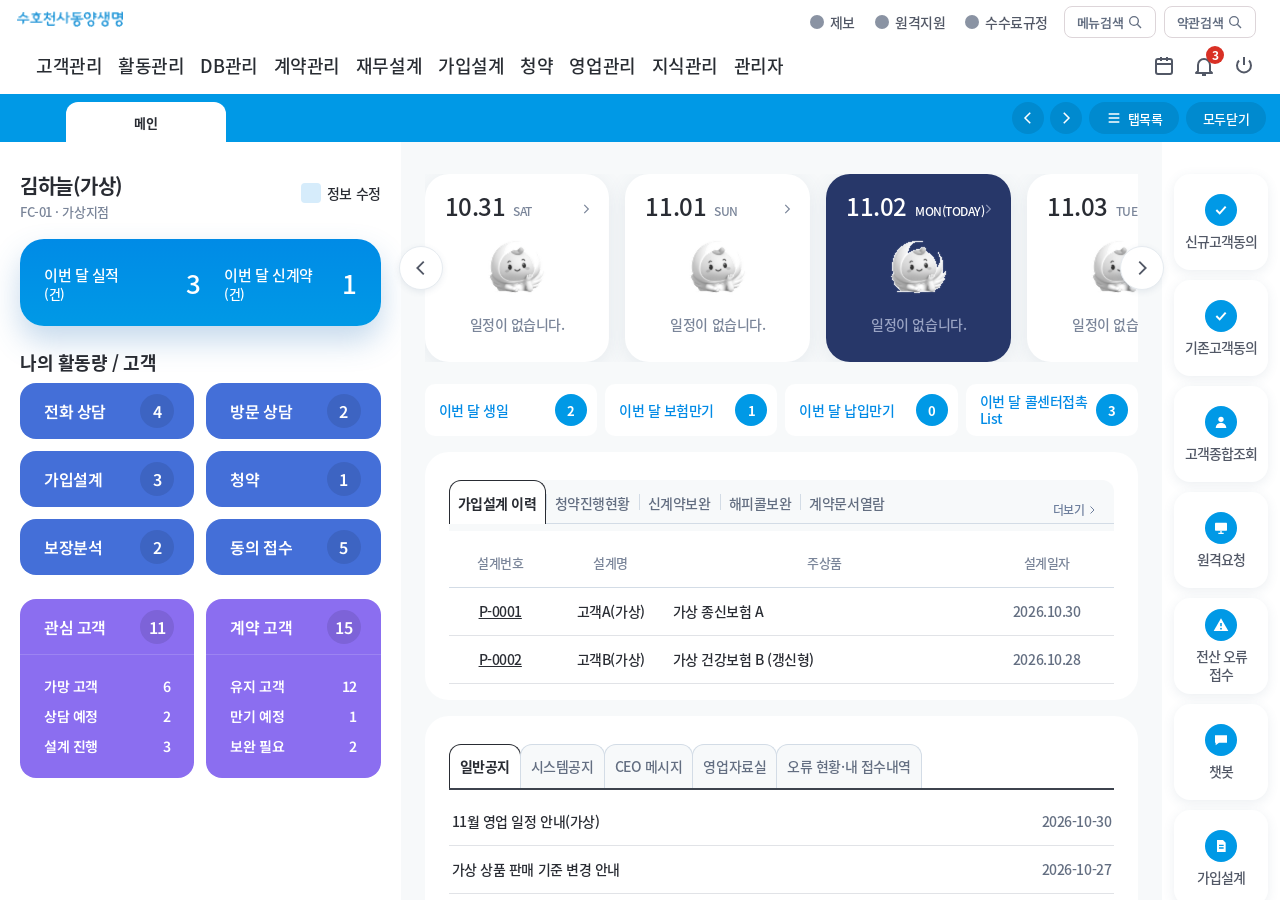
==== src/main/resources/static/index.html @ 9a9e2e28 "feat(intake): 일반 접수 화면과 AI 모드 전환 정리 Refs: REQ-IN-11, REQ-IN-12, ADR-019" ====
<!doctype html>
<html lang="ko">
<head>
<meta charset="utf-8">
<meta name="viewport" content="width=device-width, initial-scale=1">
<title>SFA 메인</title>
<link rel="stylesheet" href="css/sfa-tokens.css">
<link rel="stylesheet" href="css/app.css">
<link rel="stylesheet" href="css/panel.css">
<link rel="stylesheet" href="css/intake-assistant.css">
<link rel="stylesheet" href="css/intake-quick.css">
<link rel="stylesheet" href="css/known.css">
</head>
<body>
<!-- 아이콘 모음 (외부 이미지 없이 인라인 SVG) -->
<svg width="0" height="0" style="position:absolute" aria-hidden="true">
  <symbol id="i-cal" viewBox="0 0 24 24"><rect x="4" y="5" width="16" height="15" rx="2" fill="none" stroke="currentColor" stroke-width="2"/><path d="M4 10h16M9 3v4M15 3v4" stroke="currentColor" stroke-width="2"/></symbol>
  <symbol id="i-bell" viewBox="0 0 24 24"><path d="M6 17V11a6 6 0 0 1 12 0v6l2 2H4z" fill="none" stroke="currentColor" stroke-width="2" stroke-linejoin="round"/><path d="M10 21h4" stroke="currentColor" stroke-width="2"/></symbol>
  <symbol id="i-power" viewBox="0 0 24 24"><path d="M12 3v8" stroke="currentColor" stroke-width="2"/><path d="M7 6.5a7 7 0 1 0 10 0" fill="none" stroke="currentColor" stroke-width="2"/></symbol>
  <symbol id="i-user" viewBox="0 0 24 24"><circle cx="12" cy="8" r="4" fill="currentColor"/><path d="M4 21a8 8 0 0 1 16 0z" fill="currentColor"/></symbol>
  <symbol id="i-check" viewBox="0 0 24 24"><path d="M5 12l5 5 9-10" fill="none" stroke="currentColor" stroke-width="3"/></symbol>
  <symbol id="i-doc" viewBox="0 0 24 24"><path d="M6 3h9l4 4v14H6z" fill="currentColor"/><path d="M9 11h7M9 15h7" stroke="#0099e6" stroke-width="2"/></symbol>
  <symbol id="i-shield" viewBox="0 0 24 24"><path d="M12 2l8 3v6c0 5-3.5 9-8 11-4.5-2-8-6-8-11V5z" fill="currentColor"/></symbol>
  <symbol id="i-play" viewBox="0 0 24 24"><path d="M7 4l13 8-13 8z" fill="currentColor"/></symbol>
  <symbol id="i-book" viewBox="0 0 24 24"><path d="M4 4h7v16H4zM13 4h7v16h-7z" fill="currentColor"/></symbol>
  <symbol id="i-chat" viewBox="0 0 24 24"><path d="M3 5h18v11H9l-5 4V16H3z" fill="currentColor"/></symbol>
  <symbol id="i-remote" viewBox="0 0 24 24"><rect x="3" y="4" width="18" height="12" rx="1" fill="currentColor"/><path d="M8 20h8M12 16v4" stroke="currentColor" stroke-width="2"/></symbol>
  <symbol id="i-alert" viewBox="0 0 24 24"><path d="M12 2L1 21h22z" fill="currentColor"/><path d="M12 9v5" stroke="#0099e6" stroke-width="2.4"/><circle cx="12" cy="17.5" r="1.4" fill="#0099e6"/></symbol>
  <symbol id="i-left" viewBox="0 0 24 24"><path d="M15 5l-7 7 7 7" fill="none" stroke="currentColor" stroke-width="2"/></symbol>
  <symbol id="i-right" viewBox="0 0 24 24"><path d="M9 5l7 7-7 7" fill="none" stroke="currentColor" stroke-width="2"/></symbol>
  <symbol id="i-search" viewBox="0 0 24 24"><circle cx="10.5" cy="10.5" r="6.5" fill="none" stroke="currentColor" stroke-width="2"/><path d="M15.5 15.5L21 21" stroke="currentColor" stroke-width="2"/></symbol>
  <symbol id="i-sun" viewBox="0 0 24 24"><circle cx="12" cy="12" r="8" fill="currentColor"/></symbol>
  <symbol id="i-menu" viewBox="0 0 24 24"><path d="M4 6h16M4 12h16M4 18h16" stroke="currentColor" stroke-width="2"/></symbol>
  <!-- S2 접수 패널용 -->
  <symbol id="i-close" viewBox="0 0 24 24"><path d="M6 6l12 12M18 6L6 18" stroke="currentColor" stroke-width="2.4"/></symbol>
  <symbol id="i-info" viewBox="0 0 24 24"><circle cx="12" cy="12" r="9" fill="none" stroke="currentColor" stroke-width="2"/><path d="M12 11v6" stroke="currentColor" stroke-width="2.4"/><circle cx="12" cy="7.5" r="1.4" fill="currentColor"/></symbol>
  <symbol id="i-key" viewBox="0 0 24 24"><circle cx="8" cy="12" r="4" fill="none" stroke="currentColor" stroke-width="2.2"/><path d="M12 12h9M17 12v4M20 12v3" stroke="currentColor" stroke-width="2.2"/></symbol>
  <symbol id="i-pen" viewBox="0 0 24 24"><path d="M4 20l1-5L16 4l4 4L9 19z" fill="currentColor"/></symbol>
  <symbol id="i-eye" viewBox="0 0 24 24"><path d="M2 12s4-7 10-7 10 7 10 7-4 7-10 7S2 12 2 12z" fill="none" stroke="currentColor" stroke-width="2"/><circle cx="12" cy="12" r="3" fill="currentColor"/><path d="M4 20L20 4" stroke="currentColor" stroke-width="2"/></symbol>
  <symbol id="i-stop" viewBox="0 0 24 24"><circle cx="12" cy="12" r="9" fill="none" stroke="currentColor" stroke-width="2.2"/><path d="M6 18L18 6" stroke="currentColor" stroke-width="2.2"/></symbol>
  <symbol id="i-swap" viewBox="0 0 24 24"><path d="M4 8h14l-4-4M20 16H6l4 4" fill="none" stroke="currentColor" stroke-width="2.2"/></symbol>
  <symbol id="i-keyboard" viewBox="0 0 24 24"><rect x="2" y="6" width="20" height="12" rx="2" fill="none" stroke="currentColor" stroke-width="2"/><path d="M6 10h2M11 10h2M16 10h2M7 14h10" stroke="currentColor" stroke-width="2"/></symbol>
  <symbol id="i-help" viewBox="0 0 24 24"><circle cx="12" cy="12" r="9" fill="none" stroke="currentColor" stroke-width="2"/><path d="M9.5 9.5a2.5 2.5 0 1 1 3.5 2.3c-.7.3-1 .8-1 1.5V14" fill="none" stroke="currentColor" stroke-width="2"/><circle cx="12" cy="17" r="1.3" fill="currentColor"/></symbol>
</svg>

<!-- ② SFA 메인: 실제 화면 구조 재현, 데이터는 전부 가상 (ADR-012) -->
<div id="sfa">
  <header class="sfa-header">
    <a class="logo-block" data-a11y="replica" aria-label="홈"><img src="img/logo.png" alt=""></a>
    <ul class="gnb" data-a11y="replica">
      <li>고객관리</li><li>활동관리</li><li>DB관리</li><li>계약관리</li><li>재무설계</li>
      <li>가입설계</li><li>청약</li><li>영업관리</li><li>지식관리</li><li>관리자</li>
    </ul>
    <ul class="util" data-a11y="replica">
      <li><i class="util-dot"></i>제보</li><li><i class="util-dot"></i>원격지원</li><li><i class="util-dot"></i>수수료규정</li>
    </ul>
    <div class="search-btns" data-a11y="replica">
      <button type="button" class="search-btn">메뉴검색<svg><use href="#i-search"/></svg></button>
      <button type="button" class="search-btn">약관검색<svg><use href="#i-search"/></svg></button>
    </div>
    <div class="icon-group" data-a11y="sfa">
      <button type="button" class="icon-btn" aria-label="스케줄"><svg><use href="#i-cal"/></svg></button>
      <button type="button" class="icon-btn" id="alarm-btn" aria-label="알림" aria-haspopup="dialog" data-entry="alarm">
        <svg><use href="#i-bell"/></svg>
        <span class="badge" id="alarm-badge" data-a11y="badge" hidden></span>
      </button>
      <button type="button" class="icon-btn" aria-label="로그아웃"><svg><use href="#i-power"/></svg></button>
      <div class="alarm-pop" id="alarm-pop" role="dialog" aria-label="알림" hidden>
        <div class="alarm-head" data-a11y="new">내 접수 경과</div>
        <ul class="alarm-list" id="alarm-list" data-a11y="new"></ul>
        <p class="alarm-empty" id="alarm-empty" data-a11y="new" hidden>새 알림이 없어요</p>
      </div>
    </div>
  </header>

  <nav class="sfa-tabbar" data-a11y="replica" aria-label="열린 화면">
    <span class="main-tab">메인</span>
    <span class="tabbar-tools">
      <button type="button" class="tb-round" aria-label="이전 탭"><svg><use href="#i-left"/></svg></button>
      <button type="button" class="tb-round" aria-label="다음 탭"><svg><use href="#i-right"/></svg></button>
      <button type="button" class="tb-text t-list"><svg><use href="#i-menu"/></svg>탭목록</button>
      <button type="button" class="tb-text t-close">모두닫기</button>
    </span>
  </nav>

  <div class="sfa-body">
    <!-- 왼쪽: 사용자·실적·활동량 -->
    <aside class="col-left" data-a11y="replica">
      <div class="profile">
        <div class="profile-who">
          <div class="profile-name" id="profile-name"></div>
          <div class="profile-sub" id="profile-sub"></div>
        </div>
        <button type="button" class="profile-btn"><i class="profile-btn-ico"></i>정보 수정</button>
      </div>
      <div class="perf-card" id="perf"></div>
      <h2 class="act-title">나의 활동량 / 고객</h2>
      <div class="act-grid" id="activity"></div>
      <div class="cust-grid" id="customers"></div>
    </aside>

    <!-- 가운데: 날짜 카드·요약·업무 탭·공지·배너 -->
    <main class="col-center">
      <section class="days" data-a11y="replica" aria-label="일정">
        <button type="button" class="day-arrow prev" aria-label="이전 날짜"><svg><use href="#i-left"/></svg></button>
        <div class="days-view" data-clip-ok="1"><div class="days-track" id="days"></div></div>
        <button type="button" class="day-arrow next" aria-label="다음 날짜"><svg><use href="#i-right"/></svg></button>
      </section>

      <section class="pills" id="pills" data-a11y="replica" aria-label="이번 달 요약"></section>

      <section class="card work-card" data-a11y="replica">
        <div class="work-head">
          <ul class="seg-tabs" id="work-tabs">
            <li><button type="button" class="stab is-on">가입설계 이력</button></li>
            <li><button type="button" class="stab">청약진행현황</button></li>
            <li><button type="button" class="stab">신계약보완</button></li>
            <li><button type="button" class="stab">해피콜보완</button></li>
            <li><button type="button" class="stab">계약문서열람</button></li>
          </ul>
          <button type="button" class="more">더보기<svg><use href="#i-right"/></svg></button>
        </div>
        <table class="grid">
          <colgroup><col style="width:15.5%"><col style="width:17.7%"><col style="width:46.5%"><col></colgroup>
          <thead><tr><th>설계번호</th><th>설계명</th><th>주상품</th><th>설계일자</th></tr></thead>
          <tbody id="design-rows"></tbody>
        </table>
      </section>

      <div class="bottom-row">
        <section class="card notice-card">
          <ul class="tabs tabs-fit" id="notice-tabs" data-a11y="sfa">
            <li><button type="button" class="tab is-on" data-sfa="tab" data-board="general">일반공지</button></li>
            <li><button type="button" class="tab" data-sfa="tab" data-board="system">시스템공지</button></li>
            <li><button type="button" class="tab" data-sfa="tab" data-board="ceo">CEO 메시지</button></li>
            <li><button type="button" class="tab" data-sfa="tab" data-board="sales">영업자료실</button></li>
            <li><button type="button" class="tab tab-auto" data-sfa="tab" data-entry="tab" data-board="known">오류 현황·내 접수내역</button></li>
          </ul>
          <ul class="board" id="board" data-a11y="replica"></ul>
        </section>
        <section class="banner" data-a11y="replica" data-clip-ok="1" aria-label="안내 배너">
          <i class="bn-dot d1"></i><i class="bn-dot d2"></i><i class="bn-dot d3"></i><i class="bn-dot d4"></i>
          <span class="bn-small">가상 배너</span>
          <span class="bn-big">새 상품 <b>미리보기</b> 안내</span>
          <span class="bn-sub">가상 종신보험 A 출시 안내(가상)</span>
        </section>
      </div>
    </main>

    <!-- 오른쪽: 퀵메뉴 (전산 오류 접수는 원격요청·챗봇 사이, 1280×800 첫 화면에서도 보이는 5번째) -->
    <aside class="col-quick">
      <ul class="quick" data-a11y="sfa">
        <li><button type="button" class="quick-btn" data-sfa="quick"><span class="quick-ico"><svg><use href="#i-check"/></svg></span><span class="quick-label">신규고객동의</span></button></li>
        <li><button type="button" class="quick-btn" data-sfa="quick"><span class="quick-ico"><svg><use href="#i-check"/></svg></span><span class="quick-label">기존고객동의</span></button></li>
        <li><button type="button" class="quick-btn" data-sfa="quick"><span class="quick-ico"><svg><use href="#i-user"/></svg></span><span class="quick-label">고객종합조회</span></button></li>
        <li><button type="button" class="quick-btn" data-sfa="quick"><span class="quick-ico"><svg><use href="#i-remote"/></svg></span><span class="quick-label">원격요청</span></button></li>
        <li><button type="button" class="quick-btn" data-sfa="quick" data-entry="quick" data-panel="intake"
                    aria-haspopup="dialog" aria-controls="intake-panel" aria-expanded="false"><span class="quick-ico"><svg><use href="#i-alert"/></svg></span><span class="quick-label">전산 오류<br>접수</span></button></li>
        <li><button type="button" class="quick-btn" data-sfa="quick"><span class="quick-ico"><svg><use href="#i-chat"/></svg></span><span class="quick-label">챗봇</span></button></li>
        <li><button type="button" class="quick-btn" data-sfa="quick"><span class="quick-ico"><svg><use href="#i-doc"/></svg></span><span class="quick-label">가입설계</span></button></li>
        <li><button type="button" class="quick-btn" data-sfa="quick"><span class="quick-ico"><svg><use href="#i-shield"/></svg></span><span class="quick-label">상세 보장분석</span></button></li>
        <li><button type="button" class="quick-btn" data-sfa="quick"><span class="quick-ico"><svg><use href="#i-play"/></svg></span><span class="quick-label">교육방송</span></button></li>
        <li><button type="button" class="quick-btn" data-sfa="quick"><span class="quick-ico"><svg><use href="#i-book"/></svg></span><span class="quick-label">UW 매뉴얼</span></button></li>
      </ul>
    </aside>
  </div>
</div>

<!-- ③ 안내 상자 (새 요소) -->
<div class="notice-box" id="notice-box" role="dialog" aria-labelledby="notice-title" data-a11y="new" hidden>
  <h2 id="notice-title">다음 단계에서 구현됩니다</h2>
  <p id="notice-text">이 화면은 다음 단계에서 만들어요.</p>
  <button type="button" class="btn-primary" id="notice-close">닫기</button>
</div>

<!-- ④ S2 접수 패널 (새 요소, 오른쪽에서 열림). 내용은 js/intake-panel.js 가 그린다 -->
<div class="pn-scrim" id="pn-scrim" hidden></div>
<section class="pn" id="intake-panel" role="dialog" aria-modal="true" aria-labelledby="pn-title" data-a11y="new" hidden>
  <header class="pn-head">
    <span class="pn-ico"><svg aria-hidden="true"><use href="#i-alert"/></svg></span>
    <h2 id="pn-title">전산 오류 접수</h2>
    <button type="button" class="pn-btn-2 pq-mode" id="pn-mode-toggle" data-act="assistant" hidden>AI 모드</button>
    <button type="button" class="pn-close" id="pn-close" aria-label="닫기"><svg aria-hidden="true"><use href="#i-close"/></svg><span>닫기</span></button>
  </header>
  <div class="pn-proxy" id="pn-proxy" hidden>
    <label for="pn-proxy-select">누구의 접수인가요?</label>
    <select id="pn-proxy-select"></select>
  </div>
  <div class="pn-steps" id="pn-steps">
    <p class="pn-steps-text" id="pn-steps-text" aria-live="polite"></p>
    <ol class="pn-track" id="pn-track" aria-hidden="true"></ol>
  </div>
  <div class="pn-body" id="pn-body"></div>
  <div class="pn-foot" id="pn-foot"></div>
</section>

<!-- ⑤ S3 알려진 오류·내 신고 패널 (새 요소, ADR-015). S2 패널과 같은 틀. 내용은 js/known-panel.js 가 그린다 -->
<div class="pn-scrim" id="kn-scrim" hidden></div>
<section class="pn kn" id="known-panel" role="dialog" aria-modal="true" aria-labelledby="kn-title" data-a11y="new" hidden>
  <header class="pn-head">
    <span class="pn-ico"><svg aria-hidden="true"><use href="#i-bell"/></svg></span>
    <h2 id="kn-title">오류 현황·내 접수내역</h2>
    <button type="button" class="pn-close" id="kn-close"><svg aria-hidden="true"><use href="#i-close"/></svg>닫기</button>
  </header>
  <div class="kn-tabs" role="tablist" aria-label="보기 고르기">
    <button type="button" role="tab" class="kn-tab" id="kn-tab-known" data-tab="known" aria-controls="kn-body">오류 현황</button>
    <button type="button" role="tab" class="kn-tab" id="kn-tab-mine" data-tab="mine" aria-controls="kn-body">내 접수내역</button>
  </div>
  <div class="pn-body" id="kn-body" role="tabpanel" tabindex="-1"></div>
</section>

<script src="js/fixtures/users.js"></script>
<script src="js/fixtures/notifications.js"></script>
<script src="js/fixtures/sfa-home.js"></script>
<script src="js/fixtures/intake.js"></script>
<script src="js/fixtures/defects.js"></script>
<script src="js/fixtures/intake-assistant.js"></script>
<script src="js/fixtures/reports.js"></script>
<script src="js/api-client.js"></script>
<script src="js/sfa-mock.js"></script>
<script src="js/intake-quick.js"></script>
<script src="js/intake-panel.js"></script>
<script src="js/known-panel.js"></script>
<script>
  // ?selftest=1 일 때만 화면 자체 검사를 불러온다 (docs/06-ui-spec.md 11절)
  if (/[?&]selftest=1(&|$)/.test(location.search)) {
    var s = document.createElement('script');
    s.src = 'js/dev/selftest.js';
    document.body.appendChild(s);
  }
</script>
</body>
</html>
---- src/main/resources/static/css/sfa-tokens.css ----
/* 기존 SFA 화면 재현 (ADR-012, docs/06-ui-spec.md 0-1절·3절).
   값은 원본 화면(1888×952)을 Playwright 로 열어 잰 요소별 위치·크기·색·글꼴 수치 기준.
   진입점은 원래 있던 것처럼 보여야 하므로 이 파일의 값만 쓴다. 새 요소 값은 app.css. */
@font-face { font-family: "Noto Sans KR"; font-weight: 400; src: local("Noto Sans KR Regular"), url(../fonts/NotoSansKR-400.woff2) format("woff2"); }
@font-face { font-family: "Noto Sans KR"; font-weight: 500; src: local("Noto Sans KR Medium"), url(../fonts/NotoSansKR-500.woff2) format("woff2"); }
@font-face { font-family: "Noto Sans KR"; font-weight: 600; src: local("Noto Sans KR SemiBold"), url(../fonts/NotoSansKR-600.woff2) format("woff2"); }
@font-face { font-family: "Noto Sans KR"; font-weight: 700; src: local("Noto Sans KR Bold"), url(../fonts/NotoSansKR-700.woff2) format("woff2"); }

:root {
  --sfa-font: "Noto Sans KR", dotum, "Malgun Gothic", "맑은 고딕", "Apple SD Gothic Neo", sans-serif;
  --sfa-accent: #0099e6;          /* 탭 바·퀵메뉴 아이콘 원·요약 숫자 원 (새 요소의 글자 배경으로는 쓰지 않음) */
  --sfa-text: #292d33;
  --sfa-text-2: #292c33;
  --sfa-sub: #525866;
  --sfa-dim: #636e81;
  --sfa-dim-2: #7a8599;
  --sfa-center-bg: #f7f9fa;       /* 가운데 열 바탕 */

  --sfa-header-h: 56px;
  --sfa-header-bg: #fff;
  --sfa-menu-size: 18px;
  --sfa-menu-weight: 500;
  --sfa-util-size: 14px;
  --sfa-util-weight: 500;
  --sfa-icon-btn: 40px;

  --sfa-tabbar-h: 48px;           /* 전체 폭 파란 탭 바 */
  --sfa-tabbar-bg: #0099e6;
  --sfa-tabbar-btn: #008acf;

  --sfa-perf-bg: linear-gradient(180deg, #008be6 0%, #0099e6 100%);   /* 큰 실적 카드 */
  --sfa-act-bg: #446fd8;          /* 활동량 카드(남색 계열) */
  --sfa-cust-bg: #8b6ef0;         /* 고객 카드(보라) */
  --sfa-today-bg: #273769;        /* 오늘 날짜 카드 */
  --sfa-num-bg: rgba(0, 0, 0, .1);

  --sfa-popup-w: 320px;
  --sfa-popup-radius: 12px;
  --sfa-popup-border: #e6ebf0;
  --sfa-popup-shadow: 0 5px 15px rgba(163, 177, 204, .2);

  --sfa-quick-h: 96px;
  --sfa-quick-radius: 16px;
  --sfa-quick-shadow: 0 3px 12px rgba(64, 96, 128, .1);
  --sfa-quick-shadow-hover: 0 3px 12px rgba(64, 96, 128, .3);
  --sfa-quick-font: 14px;
  --sfa-quick-line: 18px;
  --sfa-quick-icon: 32px;
  --sfa-quick-gap: 10px;

  --sfa-tab-w: 126px;             /* 업무 탭 폭 */
  --sfa-tab-h: 44px;
  --sfa-tab-bg: #f7f9fa;
  --sfa-tab-border: #d3dce6;
  --sfa-tab-radius: 12px;
  --sfa-tab-rule: #3d434d;          /* 공지 탭 줄 아래 2px 선 */
  --sfa-tab-font: 14px;
  --sfa-tab-color: #636e81;
  --sfa-tab-active-bg: #fff;
  --sfa-tab-active-color: #292c33;

  --sfa-card-bg: #fff;
  --sfa-card-radius: 24px;
  --sfa-card-shadow: 0 4px 20px rgba(64, 96, 128, .1);
}

* { box-sizing: border-box; }
html, body { margin: 0; height: 100%; }
body { font-family: var(--sfa-font); color: var(--sfa-text); background: #fff; letter-spacing: -.448px;
  display: flex; flex-direction: column; overflow: hidden; }
button { font-family: inherit; letter-spacing: inherit; }
ul { margin: 0; padding: 0; list-style: none; }
svg { display: block; }

#sfa { flex: 1 1 auto; min-height: 0; display: flex; flex-direction: column; }

/* ---------- 상단 헤더 ---------- */
.sfa-header {
  display: flex; align-items: center; flex: none;
  height: var(--sfa-header-h); padding: 0 16px;
  background: var(--sfa-header-bg); position: relative; z-index: 5;
}
.logo-block { width: 123px; height: 28px; flex: none; display: flex; align-items: center; }
.logo-block img { width: 108px; height: auto; display: block; }
.gnb { display: flex; flex: 1 1 auto; min-width: 0; gap: 0 34px; padding-left: 40px; }
.gnb li { font-size: var(--sfa-menu-size); font-weight: var(--sfa-menu-weight); color: var(--sfa-text);
  white-space: nowrap; line-height: var(--sfa-header-h); }
.util { display: flex; gap: 0 20px; flex: none; margin-right: 16px; }
.util li { display: flex; align-items: center; gap: 6px; font-size: var(--sfa-util-size); font-weight: var(--sfa-util-weight);
  color: var(--sfa-sub); white-space: nowrap; }
.util-dot { width: 14px; height: 14px; border-radius: 50%; background: #8a93a3; }
.search-btns { display: flex; gap: 8px; flex: none; margin-right: 8px; }
.search-btn { display: flex; align-items: center; justify-content: center; gap: 4px; width: 92px; height: 32px;
  border: 1px solid #ddd5d9; border-radius: 8px; background: #fff; padding: 0;
  font-size: 13px; font-weight: 600; color: #636e81; cursor: pointer; }
.search-btn svg { width: 16px; height: 16px; }
.icon-group { display: flex; flex: none; position: relative; }
.icon-btn { position: relative; width: var(--sfa-icon-btn); height: var(--sfa-icon-btn); border-radius: 50%;
  border: 0; background: none; padding: 0; display: flex; align-items: center; justify-content: center;
  color: #525866; cursor: pointer; }
.icon-btn:hover { background: #f2f5f8; }
.icon-btn svg { width: 24px; height: 24px; }
/* 좁은 화면(1600 미만): 유틸리티를 헤더 위 얇은 줄로 옮겨 가로 넘침을 막는다 */
@media (max-width: 1599px) {
  .sfa-header { height: auto; min-height: var(--sfa-header-h); flex-wrap: wrap; row-gap: 0; }
  .logo-block { order: -3; }
  .util { order: -2; }
  .search-btns { order: -1; }
  .util { margin-left: auto; padding-top: 6px; }
  .search-btns { padding-top: 6px; }
  .gnb { gap: 0 16px; padding-left: 20px; }
}

/* 알림 팝업 (기존 모양) */
.alarm-pop { position: absolute; top: 48px; right: 0; width: var(--sfa-popup-w);
  background: #fff; border: 1px solid var(--sfa-popup-border); border-radius: var(--sfa-popup-radius);
  box-shadow: var(--sfa-popup-shadow); overflow: hidden; z-index: 20; }

/* ---------- 파란 탭 바 ---------- */
.sfa-tabbar { flex: none; height: var(--sfa-tabbar-h); background: var(--sfa-tabbar-bg);
  display: flex; align-items: flex-end; justify-content: space-between; padding: 0 14px 0 66px; position: relative; z-index: 2; }
.main-tab { width: 160px; height: 40px; border-radius: 12px 12px 0 0; background: #fff;
  display: flex; align-items: center; justify-content: center; font-size: 13px; font-weight: 700; color: var(--sfa-text-2); }
.tabbar-tools { align-self: center; display: flex; align-items: center; gap: 0 6px; }
.tb-round { width: 32px; height: 32px; border-radius: 50%; border: 0; padding: 7px; background: var(--sfa-tabbar-btn);
  color: #fff; cursor: pointer; }
.tb-round svg { width: 18px; height: 18px; }
.tb-text { display: flex; align-items: center; justify-content: center; gap: 6px; height: 32px; border: 0; border-radius: 16px;
  background: var(--sfa-tabbar-btn); color: #fff; font-size: 13px; font-weight: 500; cursor: pointer; padding: 0 12px; }
.tb-text.t-list { width: 90px; margin-left: 1px; }
.tb-text.t-close { width: 80px; margin-left: 1px; }
.tb-text svg { width: 16px; height: 16px; }

/* ---------- 본문 3열 (원본처럼 한 덩어리가 같이 스크롤) ---------- */
.sfa-body { flex: 1 1 auto; min-height: 0; overflow-y: auto; display: grid;
  grid-template-columns: 31.3% minmax(0, 1fr) 9.2%; grid-template-rows: auto; }
/* 행 높이 auto: 내용이 짧으면 늘어나 보이는 높이를 채우고(align-content 기본 stretch), 길면 내용만큼 커진다.
   minmax(100%, max-content) 는 스크롤 상자 안에서 남는 공간이 0 이라 보이는 높이에 고정돼 스크롤하면 열 바탕이 끊겼다. */
.col-left, .col-center, .col-quick { min-width: 0; }
.col-left { background: #fff; padding: 32px; }
.col-center { background: var(--sfa-center-bg); padding: 32px; }
.col-quick { background: #fff; padding: 32px 32px 40px; }

/* 왼쪽: 사용자 */
.profile { display: flex; justify-content: space-between; align-items: flex-start; height: 41px; }
.profile-name { font-size: 20px; font-weight: 700; line-height: 24px; color: var(--sfa-text-2); }
.profile-sub { font-size: 13px; line-height: 19px; margin-top: 4px; font-weight: 500; color: var(--sfa-dim-2); }
.profile-btn { display: flex; align-items: center; gap: 6px; margin: 9px 0 0 0; border: 0; background: none; padding: 0;
  font-size: 14px; font-weight: 500; color: var(--sfa-text-2); cursor: pointer; }
.profile-btn-ico { width: 20px; height: 20px; border-radius: 4px; background: #d6ecfb; }

/* 큰 파란 실적 카드 */
.perf-card { margin-top: 24px; height: 87px; border-radius: 24px; background: var(--sfa-perf-bg); padding: 25px 24px;
  box-shadow: 0 15px 30px rgba(64, 128, 191, .3); display: grid; grid-template-columns: 1fr 1fr; color: #fff; }
.perf-cell { display: flex; align-items: flex-start; justify-content: space-between; }
.perf-cell + .perf-cell { padding-left: 24px; }
.perf-label { font-size: 15px; line-height: 22px; font-weight: 500; word-break: keep-all; }
.perf-label small { display: block; font-size: 13px; line-height: 15px; }
.perf-value { font-size: 26px; line-height: 22px; font-weight: 500; margin-top: 8px; }

/* 나의 활동량 / 고객 */
.act-title { margin: 24px 0 8px; font-size: 18px; line-height: 25px; font-weight: 700; color: var(--sfa-text-2); }
.act-grid { display: grid; grid-template-columns: 1fr 1fr; gap: 12px; }
.act-card { height: 56px; border-radius: 16px; background: var(--sfa-act-bg); color: #fff;
  display: flex; align-items: center; justify-content: space-between; padding: 0 20px 0 24px;
  font-size: 16px; font-weight: 600; }
.num { flex: none; min-width: 34px; height: 34px; border-radius: 50%; background: var(--sfa-num-bg); font-size: 16px; font-weight: 600;
  display: flex; align-items: center; justify-content: center; }
.cust-grid { margin-top: 24px; display: grid; grid-template-columns: 1fr 1fr; gap: 12px; }
.cust-card { height: 179px; border-radius: 16px; background: var(--sfa-cust-bg); color: #fff; }
.cust-head { display: flex; justify-content: space-between; align-items: center; height: 56px; padding: 0 20px 0 24px;
  font-size: 16px; font-weight: 600; border-bottom: 1px solid rgba(255, 255, 255, .15); }
.cust-card ul { padding: 16px 0; }
.cust-card li { display: flex; justify-content: space-between; align-items: center; height: 30px; padding: 0 24px; font-size: 14px; font-weight: 600; }
.cust-card li b { font-weight: 600; }

/* 가운데: 날짜 카드 슬라이더 */
.days { position: relative; height: 188px; }
.days-view { height: 100%; overflow: hidden; }
.days-track { display: flex; gap: 16px; height: 188px; }
.day-card { flex: 0 0 25.9%; height: 100%; position: relative; border-radius: 24px; background: #fff;
  box-shadow: var(--sfa-card-shadow); padding: 24px; }
.day-head { display: flex; align-items: baseline; gap: 8px; }
.day-date { font-size: 24px; line-height: 24px; font-weight: 500; color: var(--sfa-text-2); }
.day-wd { font-size: 14px; font-weight: 500; color: var(--sfa-dim-2); }
.day-go { position: absolute; top: 28px; right: 24px; width: 14px; height: 14px; color: #7a8599; }
.day-go svg, .day-ico svg { width: 100%; height: 100%; }
.day-ico { position: absolute; left: 50%; top: 66px; width: 58px; height: 55px; margin-left: -29px; }
.day-ico img { width: 100%; height: 100%; object-fit: contain; display: block; }
.day-msg { position: absolute; left: 0; right: 0; top: 140px; text-align: center; font-size: 14px; font-weight: 500; color: var(--sfa-dim-2); }
.day-card.is-today { background: var(--sfa-today-bg); }
.is-today .day-date, .is-today .day-wd { color: #fff; }
.is-today .day-msg { color: #9aa4c4; }
.is-today .day-go { color: #8b95b8; }
.day-arrow { position: absolute; top: 50%; margin-top: -22px; width: 44px; height: 44px; border: 1px solid #e6ebf0; border-radius: 50%;
  padding: 10px; background: #fff; box-shadow: 0 2px 6px rgba(64, 96, 128, .1); color: #525866; cursor: pointer; z-index: 1; }
.day-arrow svg { width: 22px; height: 22px; }
.day-arrow.prev { left: -26px; }
.day-arrow.next { right: -26px; }

/* 요약 알약 4개 */
.pills { margin-top: 22px; display: grid; grid-template-columns: repeat(4, minmax(0, 1fr)); gap: 8px; }
.pill { height: 52px; border-radius: 10px; background: #fff;
  display: flex; align-items: center; justify-content: space-between; padding: 0 16px; gap: 6px;
  font-size: 15px; font-weight: 500; color: #018be6; white-space: nowrap; }
.pill b { flex: none; width: 32px; height: 32px; border-radius: 50%; background: var(--sfa-accent); color: #fff;
  display: flex; align-items: center; justify-content: center; font-size: 13px; font-weight: 700; }

/* 콘텐츠 카드 */
.card { background: var(--sfa-card-bg); border-radius: var(--sfa-card-radius); }

/* 업무 탭 카드 */
.work-card { position: relative; margin-top: 16px; height: 356px; padding: 28px 24px 0; }
.work-head { position: relative; display: flex; align-items: flex-start; height: 51px; border-radius: 12px 12px 0 0;
  background: var(--sfa-tab-bg) linear-gradient(var(--sfa-tab-border), var(--sfa-tab-border)) no-repeat 0 43px / 100% 1px; }
.seg-tabs { display: flex; min-width: 0; }
.seg-tabs li { position: relative; }
.seg-tabs li + li::before { content: ""; position: absolute; left: 0; top: 14px; height: 16px; border-left: 1px solid var(--sfa-tab-border); }
.stab { width: var(--sfa-tab-w); height: var(--sfa-tab-h); margin-bottom: -1px; border: 1px solid transparent; border-bottom: 0;
  border-radius: 12px 12px 0 0; background: none;
  font-size: var(--sfa-tab-font); font-weight: 500; color: var(--sfa-tab-color); white-space: nowrap; cursor: pointer; padding: 0 8px; }
.stab.is-on { background: #fff; border-color: #292c33; font-weight: 700; color: var(--sfa-tab-active-color); }
.more { position: absolute; right: 10px; top: 20px; display: flex; align-items: center; gap: 2px; border: 0; background: none;
  font-size: 12px; font-weight: 500; color: #6e7f9d; cursor: pointer; }
.more svg { width: 12px; height: 12px; }
.grid { width: 100%; margin-top: 8px; border-collapse: collapse; table-layout: fixed; font-size: 14px; font-weight: 500; }
.grid th { height: 48px; font-size: 13px; font-weight: 500; color: var(--sfa-dim-2); text-align: center; border-bottom: 1px solid var(--sfa-tab-border); }
.grid td { height: 48px; text-align: center; color: var(--sfa-text-2); border-bottom: 1px solid #e1e3e7; white-space: nowrap; }
.grid td.c-no { font-weight: 500; text-decoration: underline; }
.grid td.c-prod { text-align: left; padding-left: 3px; }
.grid td.c-date { color: var(--sfa-dim); }

/* 공지 탭 카드 + 배너 */
.bottom-row { margin-top: 16px; display: grid; grid-template-columns: minmax(0, 529fr) minmax(0, 481fr); gap: 32px; }
.notice-card { height: 308px; padding: 28px 24px 0; }
.tabs { display: flex; border-bottom: 2px solid var(--sfa-tab-rule); }
.tabs li { display: flex; min-width: 0; }
.tab { min-width: 0; height: var(--sfa-tab-h);
  background: var(--sfa-tab-bg); border: 1px solid var(--sfa-tab-border); border-bottom: 0;
  border-radius: var(--sfa-tab-radius) var(--sfa-tab-radius) 0 0; margin-right: -1px;
  font-size: var(--sfa-tab-font); font-weight: 500; color: var(--sfa-tab-color);
  white-space: nowrap; padding: 0 10px; cursor: pointer; }
.tab.is-on { background: var(--sfa-tab-active-bg); border-color: #292c33; font-weight: 700; color: var(--sfa-tab-active-color); }
/* "알려진 오류·내 신고": 카드 폭이 모자라면 두 줄로 (탭 높이·모서리·글자 크기·색은 그대로) */
.tab.tab-auto { white-space: normal; line-height: 16px; word-break: keep-all; }
.board { margin-top: 8px; }
.board li { display: flex; justify-content: space-between; align-items: center; height: 48px; gap: 12px;
  font-size: 14px; font-weight: 500; color: var(--sfa-text-2); border-bottom: 1px solid #e1e3e7; padding: 0 3px; }
.board .b-title { white-space: nowrap; overflow: hidden; text-overflow: ellipsis; }
.board .b-date { flex: none; font-size: 14px; color: var(--sfa-dim); }

.banner { position: relative; height: 260px; border-radius: 20px; overflow: hidden; background: #cce6ff;
  display: flex; flex-direction: column; align-items: center; justify-content: flex-end; gap: 2px; padding-bottom: 28px; }
.bn-small, .bn-big, .bn-sub { position: relative; white-space: nowrap; }
.bn-small { font-size: 12px; font-weight: 700; color: #4f86d9; }
.bn-big { font-size: 42px; line-height: 54px; font-weight: 700; letter-spacing: -2px; color: #2a44a6; }
.bn-big b { color: #2e8ff0; }
.bn-sub { margin-top: 8px; font-size: 30px; line-height: 36px; font-weight: 700; color: #2549a8; letter-spacing: -1.5px; }
.bn-dot { position: absolute; border-radius: 50%; }
.bn-dot.d1 { left: -10px; top: 70px; width: 70px; height: 90px; background: #e0c26a; }
.bn-dot.d2 { left: 48px; top: 30px; width: 60px; height: 66px; background: #fff8e0; }
.bn-dot.d3 { right: -6px; top: -4px; width: 74px; height: 66px; background: #d9b95c; }
.bn-dot.d4 { right: 26px; top: 100px; width: 34px; height: 34px; background: #e2bf4f; }

/* 좁은 화면(1600 미만): 공지 카드와 배너를 위아래로 (공지 탭 5개가 한 줄에 들어가게) */
@media (max-width: 1599px) {
  .bottom-row { grid-template-columns: minmax(0, 1fr); gap: 16px; }
  .work-card { height: auto; padding-bottom: 16px; }
  .stab { width: auto; flex: 1 1 auto; }
  .bn-big { font-size: 30px; }
  .banner { height: 200px; }
  .col-quick { padding: 32px 12px 40px; }
  .col-left { padding: 32px 20px; }
  .col-center { padding: 32px 24px; }
  .pill { font-size: 14px; padding: 0 10px 0 14px; gap: 4px; white-space: normal; line-height: 17px; word-break: keep-all; }
  .day-card { padding: 20px; }
  .day-wd { font-size: 12px; }
  .day-go { right: 16px; }
}

/* ---------- 오른쪽 퀵메뉴 ---------- */
.quick { display: flex; flex-direction: column; gap: var(--sfa-quick-gap); }
.quick-btn { width: 100%; height: var(--sfa-quick-h); border: 0; border-radius: var(--sfa-quick-radius);
  background: #fff; box-shadow: var(--sfa-quick-shadow); cursor: pointer; padding: 11px 5px;
  display: flex; flex-direction: column; align-items: center; justify-content: center; gap: 6px; }
.quick-btn:hover { box-shadow: var(--sfa-quick-shadow-hover); }
.quick-ico { width: var(--sfa-quick-icon); height: var(--sfa-quick-icon); border-radius: 50%; flex: none;
  background: var(--sfa-accent); color: #fff; display: flex; align-items: center; justify-content: center; }
.quick-ico svg { width: 16px; height: 16px; }
.quick-label { font-size: var(--sfa-quick-font); font-weight: 500; line-height: var(--sfa-quick-line); letter-spacing: -1px;
  color: var(--sfa-sub); text-align: center; word-break: keep-all; }
---- src/main/resources/static/css/app.css ----
/* 새 요소 토큰과 모양 (docs/06-ui-spec.md 0-2절, 1절).
   새 요소는 글자 18px 이상, 누르는 요소 높이 56px 이상, 대비 4.5:1 이상. */
:root {
  --new-text: 18px;
  --new-title: 24px;
  --new-btn-h: 56px;
  --new-radius: 12px;
  --new-accent: #0077b3;          /* 글자·버튼 강조 (흰 배경 대비 약 4.9:1) */
  --new-ink: #292d33;
  --badge-bg: #d93025;            /* 알림 배지 (흰 글자 대비 약 4.8:1) */
  --badge-min: 18px;
  --demo-outline: #d93025;
}

/* 알림 배지: 기존 알림 아이콘 오른쪽 위 */
.badge { position: absolute; top: 0; right: 0; min-width: var(--badge-min); height: var(--badge-min);
  padding: 0 4px; border-radius: 9px; background: var(--badge-bg); color: #fff;
  font-size: 12px; font-weight: 700; line-height: var(--badge-min); text-align: center; }

/* 알림 팝업 내용 (모양은 기존, 내용 글자는 새 기준) */
.alarm-head { padding: 14px 16px; border-bottom: 1px solid var(--sfa-popup-border);
  font-size: var(--new-text); font-weight: 700; color: var(--new-ink); }
.alarm-list { margin: 0; padding: 0; list-style: none; max-height: 420px; overflow-y: auto; }
.alarm-item { display: block; width: 100%; min-height: var(--new-btn-h); padding: 12px 16px; border: 0;
  border-bottom: 1px solid var(--sfa-popup-border); background: #fff; text-align: left; cursor: pointer;
  font-size: var(--new-text); color: var(--new-ink); line-height: 1.45; word-break: keep-all; }
.alarm-item:hover { background: #f5f8fb; }
.alarm-item .when { display: block; margin-top: 4px; font-size: var(--new-text); color: #525866; }
.alarm-empty { margin: 0; padding: 20px 16px; font-size: var(--new-text); color: #525866; }

/* 안내 상자 */
.notice-box { position: fixed; left: 50%; top: 28%; transform: translateX(-50%); width: min(440px, calc(100% - 32px));
  padding: 24px; background: #fff; border: 2px solid var(--new-accent); border-radius: var(--new-radius);
  box-shadow: 0 12px 32px rgba(41, 45, 51, .25); z-index: 50; font-size: var(--new-text); color: var(--new-ink); }
.notice-box h2 { margin: 0 0 8px; font-size: var(--new-title); }
.notice-box p { margin: 0 0 20px; line-height: 1.5; }
.btn-primary { height: var(--new-btn-h); min-width: 120px; padding: 0 24px; border: 0; border-radius: var(--new-radius);
  background: var(--new-accent); color: #fff; font-size: var(--new-text); font-weight: 700; cursor: pointer; }

/* 시연용 강조 (#demo=1 일 때만) */
.demo [data-entry] { outline: 3px solid var(--demo-outline); outline-offset: 3px; }

[hidden] { display: none !important; }
---- src/main/resources/static/css/panel.css ----
/* S2 접수 패널 (docs/06-ui-spec.md 0-2절, 1절, 4절).
   새 접근성 기준(글자 18px·제목 24px·버튼 56px·모서리 12px·강조 #0077b3)을 따르되,
   기존 SFA 홈의 시각 언어(글꼴, 카드 모서리, rgba(64,96,128) 그림자, #f7f9fa 바탕, #d3dce6/#e6ebf0 테두리,
   #0099e6 아이콘 원)를 sfa-tokens.css 변수로 재사용한다. 값은 아래 토큰에서만 정한다. */
:root {
  /* 크기 */
  --pn-w: 520px;                               /* 1280 미만이면 100% */
  --pn-gutter: 24px;
  --pn-text: var(--new-text);                  /* 18px */
  --pn-title: var(--new-title);                /* 24px */
  --pn-card-title: 20px;
  --pn-btn-h: var(--new-btn-h);                /* 56px */
  --pn-choice-h: 72px;                         /* 큰 선택 카드 */
  --pn-icon: 40px;                             /* 아이콘 원 (퀵메뉴 32px 원의 확대판) */
  /* 모서리 */
  --pn-btn-radius: var(--new-radius);          /* 12px: 버튼·입력란 */
  --pn-card-radius: var(--sfa-card-radius);    /* 24px: 홈 콘텐츠 카드(업무 탭·공지)와 같은 모서리 */
  --pn-choice-radius: var(--sfa-quick-radius); /* 16px: 선택 카드는 퀵메뉴 버튼과 같은 모서리 */
  --pn-note-radius: 16px;
  /* 색 */
  --pn-accent: var(--new-accent);              /* #0077b3 글자·버튼 */
  --pn-accent-hover: #00669a;
  --pn-deco: var(--sfa-accent);                /* #0099e6 아이콘 원·진행 막대 (장식만) */
  --pn-ink: var(--sfa-text);
  --pn-sub: var(--sfa-sub);
  --pn-bg: var(--sfa-card-bg);
  --pn-surface: var(--sfa-center-bg);          /* #f7f9fa: 홈 가운데 열 바탕 */
  --pn-line: var(--sfa-tab-border);            /* #d3dce6 */
  --pn-line-soft: var(--sfa-popup-border);     /* #e6ebf0 */
  --pn-field-line: #8a94a6;                    /* 입력란 테두리 (흰 배경 대비 3:1 이상) */
  --pn-selected-bg: #f2f9fd;
  --pn-info-bg: #f2f9fd;
  --pn-info-edge: #d6ebf7;                     /* 안내 상자 경계 (바탕 #f7f9fa와 구분) */
  --pn-warn-bg: #fdecea;
  --pn-warn-line: var(--badge-bg);             /* #d93025 */
  --pn-warn-ink: #a1221a;
  --pn-warn-edge: #f3b5b0;
  --pn-ok: #1e7f4f;
  --pn-track: var(--sfa-popup-border);
  /* 그림자: 홈 카드와 같은 rgba(64,96,128) 계열 */
  --pn-card-shadow: var(--sfa-card-shadow);    /* 홈 날짜·콘텐츠 카드 그림자 */
  --pn-choice-shadow: var(--sfa-quick-shadow);
  --pn-choice-shadow-hover: var(--sfa-quick-shadow-hover);
  --pn-panel-shadow: -8px 0 32px rgba(64, 96, 128, .18);
  --pn-dlg-shadow: 0 8px 32px rgba(64, 96, 128, .18);   /* 가운데 대화상자(S4): 패널 그림자와 같은 색·세기 */
  --pn-scrim: rgba(41, 45, 51, .2);
}

.pn-scrim { position: fixed; inset: 0; background: var(--pn-scrim); z-index: 44; }
.pn { position: fixed; top: 0; right: 0; bottom: 0; width: var(--pn-w); max-width: 100%; z-index: 45;
  display: flex; flex-direction: column; background: var(--pn-bg); box-shadow: var(--pn-panel-shadow);
  font-size: var(--pn-text); line-height: 1.5; color: var(--pn-ink); letter-spacing: -.02em; word-break: keep-all; }
@media (max-width: 1279.98px) { .pn { width: 100%; } }
.pn button, .pn input, .pn select, .pn textarea { font-family: inherit; font-size: var(--pn-text); letter-spacing: inherit; color: var(--pn-ink); }
.pn button { cursor: pointer; }
.pn :focus-visible { outline: 3px solid var(--pn-accent); outline-offset: 2px; }
.pn [tabindex="-1"]:focus { outline: none; }
.pn svg { width: 22px; height: 22px; flex: none; }
.pn p { margin: 0 0 12px; }

/* 머리: 퀵메뉴와 같은 파란 아이콘 원 + 제목 + 닫기 */
.pn-head { display: flex; align-items: center; gap: 12px; padding: 12px var(--pn-gutter); border-bottom: 1px solid var(--pn-line-soft); flex: none; }
.pn-ico { display: inline-flex; align-items: center; justify-content: center; width: var(--pn-icon); height: var(--pn-icon);
  border-radius: 50%; background: var(--pn-deco); color: #fff; flex: none; }
.pn-head h2 { margin: 0; flex: 1; font-size: var(--pn-title); font-weight: 700; }
.pn-close { display: inline-flex; align-items: center; gap: 6px; height: var(--pn-btn-h); padding: 0 16px;
  border: 1px solid var(--pn-line); border-radius: var(--pn-btn-radius); background: var(--pn-bg); font-weight: 700; }
.pn-close:hover { background: var(--pn-surface); }

/* 대리 접수 (관리자일 때 상단) */
.pn-proxy { display: flex; align-items: center; gap: 12px; flex-wrap: wrap; padding: 12px var(--pn-gutter);
  background: var(--pn-info-bg); border-bottom: 1px solid var(--pn-line-soft); flex: none; }
.pn-proxy label { font-weight: 700; }
.pn-proxy select { flex: 1; min-width: 200px; }

/* 단계 표시줄 (상단 고정: 본문만 스크롤) */
.pn-steps { padding: 12px var(--pn-gutter) 14px; border-bottom: 1px solid var(--pn-line-soft); flex: none; }
.pn-steps-text { margin: 0 0 8px; }
.pn-steps-text b { color: var(--pn-accent); }
.pn-track { display: flex; gap: 6px; margin: 0; padding: 0; list-style: none; }
/* 막대는 장식(뜻은 "N단계" 글자가 전함): 지난 칸은 홈 파란 탭 바 색, 지금 칸은 진한 강조색 */
.pn-track li { flex: 1; height: 8px; border-radius: 999px; background: var(--pn-track); }
.pn-track li.is-done { background: var(--pn-deco); }
.pn-track li.is-now { background: var(--pn-accent); }

/* 본문 */
.pn-body { flex: 1 1 auto; min-height: 0; overflow-y: auto; padding: 24px var(--pn-gutter) 32px; background: var(--pn-surface); }
.pn-body h3 { margin: 0 0 8px; font-size: var(--pn-title); font-weight: 700; line-height: 1.35; }
.pn-body h4 { margin: 24px 0 12px; font-size: var(--pn-text); font-weight: 700; }
.pn-lead { color: var(--pn-sub); }
.pn-plain { margin: 0; padding: 0; list-style: none; }
/* 콘텐츠 카드: 홈 카드처럼 테두리 없이 흰 바탕 + 24px 모서리 + 은은한 그림자 */
.pn-card { margin: 16px 0 0; padding: 20px 24px; background: var(--pn-bg); border: 0;
  border-radius: var(--pn-card-radius); box-shadow: var(--pn-card-shadow); }
.pn-card > :last-child { margin-bottom: 0; }
.pn-lead + .pn-choices, .pn-lead + .pn-card { margin-top: 16px; }
.pn-card-title { margin: 0 0 12px; font-size: var(--pn-card-title); font-weight: 700; line-height: 1.4; }
.pn-rows { margin: 0 0 16px; }
.pn-rows div { display: flex; gap: 12px; padding: 8px 0; border-top: 1px solid var(--pn-line-soft); }
.pn-rows div:first-child { border-top: 0; padding-top: 0; }
.pn-rows dt { flex: 0 0 132px; color: var(--pn-sub); font-weight: 500; }
.pn-rows dd { flex: 1; margin: 0; font-weight: 500; }

/* 안내·경고 상자 (색 + 아이콘 + 굵은 제목을 함께 써서 색만으로 뜻을 전하지 않음) */
.pn-note { display: flex; gap: 12px; margin: 16px 0 0; padding: 16px 20px; border-radius: var(--pn-note-radius);
  background: var(--pn-info-bg); box-shadow: inset 0 0 0 1px var(--pn-info-edge); text-align: left; }
.pn-note svg { color: var(--pn-accent); margin-top: 3px; }
.pn-note b { display: block; }
.pn-warn { background: var(--pn-warn-bg); box-shadow: inset 0 0 0 1px var(--pn-warn-edge); }
.pn-warn svg, .pn-warn b { color: var(--pn-warn-ink); }

/* 큰 선택 카드: 퀵메뉴처럼 파란 아이콘 원 + 글자 */
.pn-choices { display: grid; grid-template-columns: repeat(2, minmax(0, 1fr)); gap: 12px; margin: 0; padding: 0; list-style: none; }
.pn-choice { position: relative; display: flex; align-items: center; gap: 12px; width: 100%; min-height: var(--pn-choice-h);
  padding: 12px 40px 12px 14px; border: 2px solid transparent; border-radius: var(--pn-choice-radius); background: var(--pn-bg);
  box-shadow: var(--pn-choice-shadow); font-weight: 500; text-align: left; line-height: 1.35; }
.pn-choice:hover { box-shadow: var(--pn-choice-shadow-hover); }
.pn-choice[aria-pressed="true"] { border-color: var(--pn-accent); background: var(--pn-selected-bg); font-weight: 700; }
.pn-choice .pn-tick { position: absolute; right: 12px; top: 50%; transform: translateY(-50%); display: none;
  width: 24px; height: 24px; border-radius: 50%; background: var(--pn-accent); color: #fff; align-items: center; justify-content: center; }
.pn-choice .pn-tick svg { width: 14px; height: 14px; }
.pn-choice[aria-pressed="true"] .pn-tick { display: inline-flex; }
.pn-choices.is-two .pn-choice { min-height: 88px; font-size: var(--pn-card-title); }

/* 되묻기 선택지: 줄바꿈되는 알약 버튼 */
.pn-chips { display: flex; flex-wrap: wrap; gap: 10px; margin: 12px 0 0; padding: 0; list-style: none; }
.pn-chip { min-height: var(--pn-btn-h); padding: 0 21px; border: 1px solid var(--pn-line); border-radius: var(--pn-btn-radius);
  background: var(--pn-bg); font-weight: 500; }
.pn-chip[aria-pressed="true"] { padding: 0 20px; border: 2px solid var(--pn-accent); background: var(--pn-selected-bg); font-weight: 700; }
.pn-chip[aria-pressed="true"]::before { content: "✓ "; color: var(--pn-accent); }
.pn-q-no { color: var(--pn-sub); font-weight: 500; }

/* 입력란 */
.pn-field { margin: 16px 0 0; }
.pn-field label, .pn-label { display: block; margin: 0 0 8px; font-weight: 700; }
.pn-input, .pn select, .pn textarea { display: block; width: 100%; min-height: var(--pn-btn-h); padding: 0 16px; border: 1px solid var(--pn-field-line);
  border-radius: var(--pn-btn-radius); background: var(--pn-bg); box-sizing: border-box; }
.pn textarea { min-height: 112px; padding: 12px 16px; line-height: 1.5; resize: vertical; }
.pn-input[aria-invalid="true"] { border: 2px solid var(--pn-warn-line); }
.pn-help { display: flex; gap: 8px; align-items: flex-start; margin: 8px 0 0; color: var(--pn-sub); }
.pn-help svg { color: var(--pn-accent); margin-top: 3px; }
.pn-err { margin: 12px 0 0; color: var(--pn-warn-ink); font-weight: 700; }

/* AI 전달 내용 미리보기 (마스킹 발생 시 자동 펼침) */
.pn-details { margin: 16px 0 0; background: var(--pn-bg); border: 0; border-radius: var(--pn-card-radius);
  box-shadow: var(--pn-card-shadow); overflow: hidden; }
.pn-details summary { display: flex; align-items: center; gap: 12px; min-height: var(--pn-btn-h); padding: 0 24px; font-weight: 700;
  color: var(--pn-accent); cursor: pointer; list-style: none; }
.pn-details summary::-webkit-details-marker { display: none; }
.pn-details summary::after { content: ""; flex: none; margin-left: auto; width: 10px; height: 10px;
  border-right: 2px solid currentColor; border-bottom: 2px solid currentColor; transform: translateY(-3px) rotate(45deg); }
.pn-details[open] summary::after { transform: translateY(3px) rotate(-135deg); }
.pn-details[open] summary { border-bottom: 1px solid var(--pn-line-soft); }
.pn-details .pn-rows { margin: 0; padding: 16px 24px; }
.pn-mask { padding: 0 4px; border-radius: 4px; background: var(--pn-selected-bg); outline: 1px dashed var(--pn-accent); font-weight: 700; }
.pn-tag { display: inline-block; margin-left: 6px; padding: 0 10px; border: 0; border-radius: 999px;
  background: var(--pn-selected-bg); color: var(--pn-accent); font-weight: 700; }
.pn-chip[aria-pressed="true"] .pn-tag { background: var(--pn-bg); }

/* 로딩 (타이머 없음. 다음 상태는 주소 llm 키로 본다: 06번 11절) */
.pn-loading { display: flex; flex-direction: column; align-items: center; text-align: center; padding: 32px 8px; }
.pn-spin { width: 56px; height: 56px; margin: 0 0 20px; border-radius: 50%; border: 6px solid var(--pn-track);
  border-top-color: var(--pn-deco); animation: pn-spin 1s linear infinite; }
@keyframes pn-spin { to { transform: rotate(360deg); } }
@media (prefers-reduced-motion: reduce) { .pn-spin { animation: none; border-right-color: var(--pn-deco); } }

/* 끝 화면 */
.pn-end { text-align: center; padding: 16px 0 0; }
.pn-end .pn-ico { width: 64px; height: 64px; margin: 0 auto 16px; }
.pn-end .pn-ico svg { width: 32px; height: 32px; }
.pn-end .pn-ico.is-ok { background: var(--pn-ok); }
.pn-end .pn-card { text-align: left; }
.pn-end > .pn-btn-out { margin-top: 16px; }

/* 아래 행동 줄: 한 화면 한 가지 주 행동 */
.pn-foot { display: flex; gap: 12px; padding: 16px var(--pn-gutter); border-top: 1px solid var(--pn-line-soft); background: var(--pn-bg); flex: none; }
.pn-btn { flex: 1; min-height: var(--pn-btn-h); padding: 0 24px; border: 0; border-radius: var(--pn-btn-radius);
  background: var(--pn-accent); color: #fff !important; font-weight: 700; }
.pn-btn:hover { background: var(--pn-accent-hover); }
.pn-btn-2 { min-height: var(--pn-btn-h); min-width: 120px; padding: 0 20px; border: 1px solid var(--pn-line);
  border-radius: var(--pn-btn-radius); background: var(--pn-bg); font-weight: 700; }
.pn-btn-2:hover { background: var(--pn-surface); }
.pn-btn-out { width: 100%; min-height: var(--pn-btn-h); padding: 0 20px; border: 2px solid var(--pn-accent);
  border-radius: var(--pn-btn-radius); background: var(--pn-bg); color: var(--pn-accent) !important; font-weight: 700; }
.pn-btn-out:hover { background: var(--pn-selected-bg); }
---- src/main/resources/static/css/intake-assistant.css ----
/* S2 AI 문의. 퀵메뉴, 알약, 콘텐츠 카드, 입력란의 SFA 토큰을 재사용한다. */
.pn-assist-entry { margin: 0 0 24px; }
.pn-assist-entry strong, .pn-assist-entry small { display: block; font-size: var(--pn-text); }
.pn-assist-entry small { margin-top: 4px; color: var(--pn-sub); }
.pn-assist-entry > svg { position: absolute; right: 14px; }
.pn-assist-label { color: var(--pn-accent); font-weight: 700; }
.pn-assist-suggestions .pn-chip { border-radius: 999px; padding: 8px 16px; text-align: left; }
.pn-assist-suggestions .pn-chip:hover { background: var(--pn-selected-bg); }
.pn-assist-result { overflow-wrap: anywhere; }
.pn-assist-result .pn-tag { margin: 0 0 12px; }
.pn-assist-question { color: var(--pn-sub); font-weight: 700; }
.pn-assist-foot { flex-direction: column; gap: 10px; }
.pn-assist-foot p { margin: 0; color: var(--pn-sub); }
.pn-assist-compose { display: flex; gap: 8px; }
.pn-assist-compose .pn-input { flex: 1; min-width: 0; }
.pn-assist-compose button { flex: none; min-width: 0; padding: 0 16px; }
.pn-assist-compose .pn-btn:disabled { cursor: wait; }
.pn-assist-foot > button { width: 100%; }
@media (max-width: 480px) {
  .pn-assist-entry { padding-left: 12px; }
  .pn-assist-result .pn-rows div { display: block; }
  .pn-assist-result .pn-rows dd { margin-top: 2px; }
}
---- src/main/resources/static/css/intake-quick.css ----
/* ADR-019. 카드, 입력란, 알약, 펼침 영역은 접수 패널의 토큰을 재사용한다. */
#intake-panel { --pq-wide: 760px; }
.pq-grid { display: grid; grid-template-columns: repeat(2, minmax(0, 1fr)); gap: 12px; }
.pq-details .pq-details-body { padding: 16px 24px; }
.pq-details-body > :first-child { margin-top: 0; }
.pq-details-body > :last-child { margin-bottom: 0; }
.pq-details .pn-rows { padding: 0; }
.pq-details .pn-chip, .pq-actions .pn-btn-2 { min-width: 0; }
.pq-actions .pn-btn-2 + .pn-btn-2 { margin-left: 8px; }
.pq-wide-toggle, .pq-status { margin-top: 16px; }
#pn-mode-toggle { min-width: 0; padding: 0 12px; color: var(--pn-accent); white-space: nowrap; }
.pq-related { margin-top: 16px; }
.pq-related:empty { display: none; }
.pq-inline-guide { background: var(--pn-info-bg); border: 1px solid var(--pn-info-edge); box-shadow: none; }
.pq-inline-guide > summary { padding-block: 12px; color: var(--pn-ink); }
.pq-guide-summary { display: grid; gap: 2px; font-weight: 400; }
.pq-guide-more { color: var(--pn-accent); font-weight: 700; }
.pq-related-case + .pq-related-case { margin-top: 16px; padding-top: 16px; border-top: 1px solid var(--pn-line-soft); }
.pq-details-body > .pn-details { box-shadow: none; border: 1px solid var(--pn-line); }
.pq-guide-steps { margin: 0 0 12px; padding-left: 1.5em; }
.pq-urgency { display: grid; grid-template-columns: repeat(2, minmax(0, 1fr)); }
.pq-urgency .pn-chip { width: 100%; padding: 8px; line-height: 1.35; }
.pq-urgency .pn-chip[aria-pressed="true"] { padding: 7px; }
#pn-body .pn-card, #kn-body .pq-followup { overflow-wrap: anywhere; }
#kn-body .pq-followup .pn-btn-2 { min-width: 0; }
.pq-followup .pn-chips { margin-bottom: 12px; }
@media (min-width: 1280px) {
  #intake-panel.pq-wide { width: var(--pq-wide); }
}
@media (max-width: 1279.98px) {
  .pq-wide-toggle { display: none; }
}
@media (max-width: 480px) {
  #intake-panel.pq-mode-switch .pn-head { gap: 8px; padding-inline: 16px; }
  #intake-panel.pq-mode-switch .pn-head > .pn-ico,
  #intake-panel.pq-mode-switch #pn-close span { display: none; }
  #intake-panel.pq-mode-switch #pn-close { padding-inline: 12px; }
  .pq-summary .pn-rows dt { flex-basis: 86px; }
  .pq-grid { grid-template-columns: minmax(0, 1fr); gap: 0; }
  .pq-actions .pn-btn-2 + .pn-btn-2 { margin: 8px 0 0; }
  .pq-actions .pn-btn-2 { width: 100%; }
}
---- src/main/resources/static/css/known.css ----
/* S3 알려진 오류·내 신고 (docs/06-ui-spec.md 5절, ADR-015, 디자인 대응표 ADR-014).
   패널 틀·카드·안내 상자·태그·진행 막대·버튼은 css/panel.css 의 S2 클래스(.pn, .pn-card, .pn-note, .pn-tag,
   .pn-track, .pn-rows, .pn-btn*)와 --pn-* 토큰을 그대로 쓴다. 이 파일에는 S3에만 있는 것만 둔다.
   색·모서리·그림자는 아래 토큰(또는 --pn-*, --sfa-*)으로만 쓴다. */
:root {
  --kn-tab-bg: var(--sfa-tab-bg);              /* #f7f9fa: 홈 공지·업무 탭 바탕 */
  --kn-tab-line: var(--sfa-tab-border);        /* #d3dce6: 홈 탭 테두리 */
  --kn-tab-on-line: var(--sfa-tab-active-color); /* #292c33: 홈 선택 탭 테두리 */
  --kn-tab-rule: var(--sfa-tab-rule);          /* #3d434d: 홈 공지 탭 줄 아래 2px 선 */
  --kn-tab-ink: var(--sfa-tab-color);          /* #636e81: 홈 안 고른 탭 글자 (#f7f9fa 대비 4.88) */
  --kn-tab-radius: var(--sfa-tab-radius);      /* 12px: 홈 탭 위 모서리 */
  --kn-target-ring: var(--pn-accent);          /* 알림·요약 줄에서 연 카드: 선택 카드와 같은 2px #0077b3 */
  --kn-stage-dt: 150px;                        /* 받은 알림 시각 칸 */
}

/* ---- 공지 카드 요약 줄 (진입점, 기존 공지 목록 줄 .board li 모양 그대로: 48px·14px) ---- */
.board .kn-sum-btn { display: flex; flex: 1; min-width: 0; height: 100%; align-items: center; justify-content: space-between;
  gap: 12px; padding: 0; border: 0; background: none; font: inherit; letter-spacing: inherit; color: inherit;
  text-align: left; cursor: pointer; }
.board .kn-sum-btn:hover .b-title { text-decoration: underline; }
.board .kn-sum-btn:focus-visible { outline: 2px solid var(--new-accent); outline-offset: -2px; }

/* ---- 패널 ---- */
/* 전환 탭: 홈 공지 탭 구조(위 모서리 12px, 1px 연한 테두리, 선택 탭 흰 바탕·굵게)를 18px·56px로 키움.
   선택은 색만이 아니라 굵은 글자 + ✓ 표시로도 알린다 */
/* 홈처럼 아래 2px 선은 내용 폭에만 긋고, 탭은 선을 덮지 않고 그 위에 놓인다 */
.kn-tabs { display: flex; flex: none; margin: 0 var(--pn-gutter); padding: 12px 0 0; background: var(--pn-bg);
  border-bottom: 2px solid var(--kn-tab-rule); }
.kn .kn-tab { flex: 1; min-height: var(--pn-btn-h); margin: 0 -1px 0 0; padding: 0 16px; border: 1px solid var(--kn-tab-line);
  border-bottom: 0; border-radius: var(--kn-tab-radius) var(--kn-tab-radius) 0 0; background: var(--kn-tab-bg);
  color: var(--kn-tab-ink); font-weight: 500; }
.kn .kn-tab[aria-selected="true"] { position: relative; background: var(--pn-bg); border-color: var(--kn-tab-on-line);
  color: var(--pn-ink); font-weight: 700; }
.kn-tab[aria-selected="true"]::before { content: "✓ "; }
.kn-tab:last-child { margin-right: 0; }

/* 카드 머리: 제목 + 상태 태그(.pn-tag) */
.kn-card-head { display: flex; align-items: flex-start; justify-content: space-between; gap: 12px; margin: 0 0 8px; }
.kn-card-head .pn-card-title { margin: 0; }
.kn-card-head .pn-tag { flex: none; margin: 2px 0 0; }
.kn .kn-meta { margin: 0 0 12px; color: var(--pn-sub); }
.kn-card.is-target { box-shadow: var(--pn-card-shadow), inset 0 0 0 2px var(--kn-target-ring); }
.kn-card .pn-rows { margin: 0; }

/* 단계 진행 표시: 막대(.pn-track, 장식) + 글자로 뜻 전달 */
.kn-progress { margin: 0 0 16px; }
.kn .kn-now { margin: 0 0 8px; }
.kn-now b { color: var(--pn-accent); }
.kn-progress .pn-track { margin: 0 0 10px; }
.kn-stages { display: flex; flex-wrap: wrap; margin: 0; padding: 0; list-style: none; color: var(--pn-sub); }
/* 구분 기호는 앞 항목 뒤에 둬서 줄이 바뀌어도 새 줄이 기호로 시작하지 않게 하고, 지금 단계 굵기를 따라가지 않게 보조색·보통 굵기로 */
.kn-stages li:not(:last-child)::after { content: "›"; margin: 0 8px; color: var(--pn-sub); font-weight: 500; }
.kn-stages li:has(+ li.is-alt)::after { content: "/"; }
.kn-stages li.is-now { color: var(--pn-ink); font-weight: 700; }

.kn .kn-none { margin: 16px 0 0; color: var(--pn-sub); }
.kn-empty { text-align: center; }
.kn-alarms dt { flex-basis: var(--kn-stage-dt); }

/* 기본은 상태·행동 한 번씩, 상세는 보조 버튼 토큰의 펼침 영역. */
.kn-action { margin: 12px 0; }
.kn-action > b { color: var(--pn-ink); }
.kn-action > p { margin: 6px 0 0; }
.kn-details, .kn-history, .kn-finished { margin-top: 16px; }
.kn details > summary { display: flex; min-height: var(--pn-btn-h); align-items: center;
  justify-content: space-between; gap: 12px; padding: 12px 16px; border: 1px solid var(--kn-tab-line);
  border-radius: var(--pn-btn-radius); color: var(--pn-ink); background: var(--pn-bg);
  font-weight: 500; cursor: pointer; list-style: none; }
.kn details > summary::-webkit-details-marker { display: none; }
.kn details > summary::after { content: "＋"; flex: none; color: var(--pn-accent); }
.kn details[open] > summary::after { content: "−"; }
.kn details > summary:focus-visible { outline: 3px solid var(--pn-accent); outline-offset: 2px; }
.kn-detail-body { padding-top: 16px; }
.kn-full-notice { margin-top: 16px; }
.kn-full-notice > p { margin: 6px 0 0; }
.kn-metoo { width: 100%; margin-top: 16px; }
.kn .kn-proxy-name { margin: 0 0 8px; color: var(--pn-sub); }
.kn-finished > ul { margin-top: 16px; }
.kn-history > .pn-card { margin-top: 16px; }
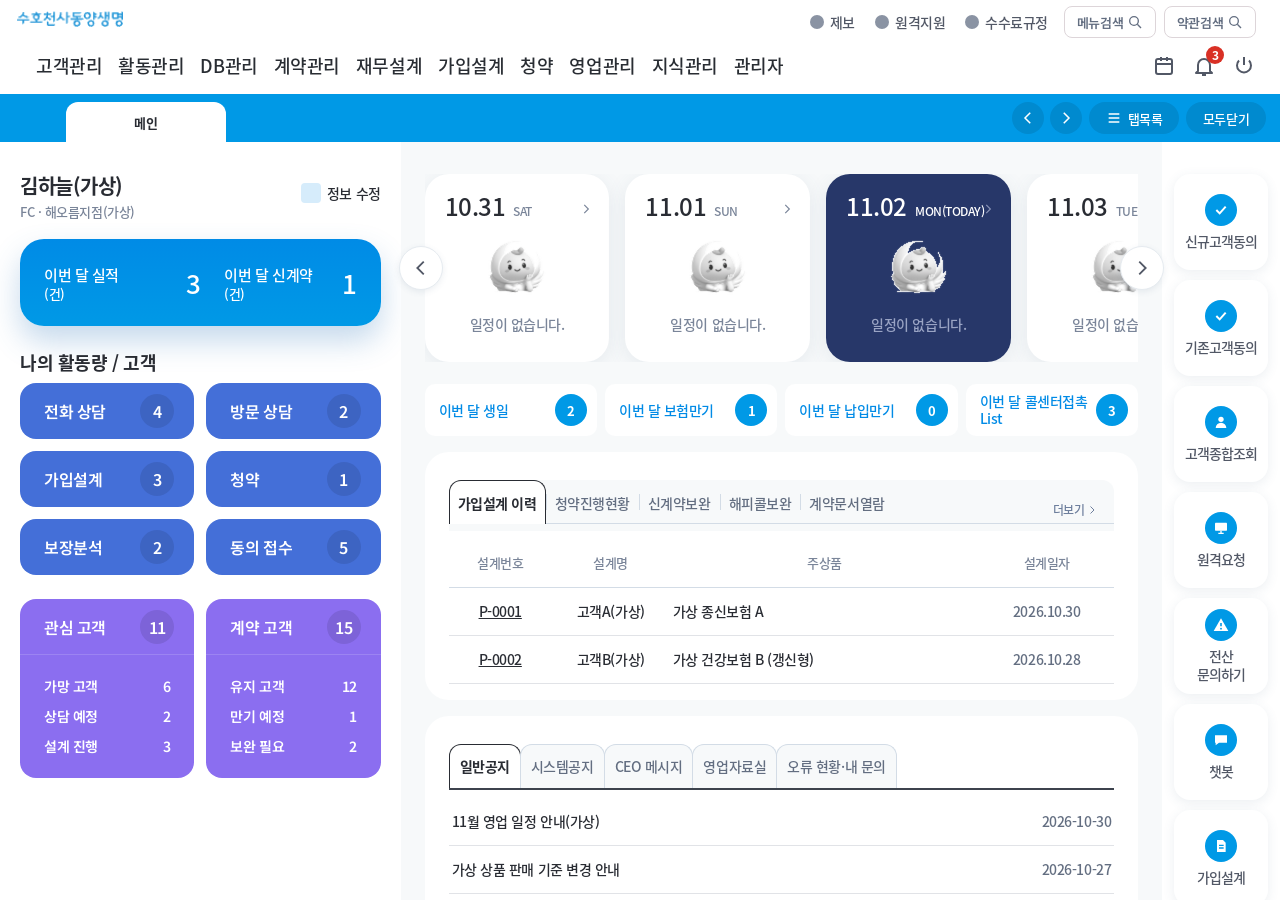
==== commit 50a8c766: "feat(ledger): 업무 분류·담당 문의함·인수·현업 대응·IT 사전 협의 ADR-030 P0(TASK 01~05). 규칙 분류(AI 아님)로 가상 업무분장의 문의함에 전달하" ====
--- a/src/main/resources/static/index.html
+++ b/src/main/resources/static/index.html
@@ -66,7 +66,7 @@
       </button>
       <button type="button" class="icon-btn" aria-label="로그아웃"><svg><use href="#i-power"/></svg></button>
       <div class="alarm-pop" id="alarm-pop" role="dialog" aria-label="알림" hidden>
-        <div class="alarm-head" data-a11y="new">내 접수 경과</div>
+        <div class="alarm-head" data-a11y="new">내 문의 경과</div>
         <ul class="alarm-list" id="alarm-list" data-a11y="new"></ul>
         <p class="alarm-empty" id="alarm-empty" data-a11y="new" hidden>새 알림이 없어요</p>
       </div>
@@ -134,7 +134,7 @@
             <li><button type="button" class="tab" data-sfa="tab" data-board="system">시스템공지</button></li>
             <li><button type="button" class="tab" data-sfa="tab" data-board="ceo">CEO 메시지</button></li>
             <li><button type="button" class="tab" data-sfa="tab" data-board="sales">영업자료실</button></li>
-            <li><button type="button" class="tab tab-auto" data-sfa="tab" data-entry="tab" data-board="known">오류 현황·내 접수내역</button></li>
+            <li><button type="button" class="tab tab-auto" data-sfa="tab" data-entry="tab" data-board="known">오류 현황·내 문의</button></li>
           </ul>
           <ul class="board" id="board" data-a11y="replica"></ul>
         </section>
@@ -147,7 +147,7 @@
       </div>
     </main>
 
-    <!-- 오른쪽: 퀵메뉴 (전산 오류 접수는 원격요청·챗봇 사이, 1280×800 첫 화면에서도 보이는 5번째) -->
+    <!-- 오른쪽: 퀵메뉴 (전산 문의하기는 원격요청·챗봇 사이, 1280×800 첫 화면에서도 보이는 5번째) -->
     <aside class="col-quick">
       <ul class="quick" data-a11y="sfa">
         <li><button type="button" class="quick-btn" data-sfa="quick"><span class="quick-ico"><svg><use href="#i-check"/></svg></span><span class="quick-label">신규고객동의</span></button></li>
@@ -155,7 +155,7 @@
         <li><button type="button" class="quick-btn" data-sfa="quick"><span class="quick-ico"><svg><use href="#i-user"/></svg></span><span class="quick-label">고객종합조회</span></button></li>
         <li><button type="button" class="quick-btn" data-sfa="quick"><span class="quick-ico"><svg><use href="#i-remote"/></svg></span><span class="quick-label">원격요청</span></button></li>
         <li><button type="button" class="quick-btn" data-sfa="quick" data-entry="quick" data-panel="intake"
-                    aria-haspopup="dialog" aria-controls="intake-panel" aria-expanded="false"><span class="quick-ico"><svg><use href="#i-alert"/></svg></span><span class="quick-label">전산 오류<br>접수</span></button></li>
+                    aria-haspopup="dialog" aria-controls="intake-panel" aria-expanded="false"><span class="quick-ico"><svg><use href="#i-alert"/></svg></span><span class="quick-label" id="quick-intake-label">전산<br>문의하기</span></button></li>
         <li><button type="button" class="quick-btn" data-sfa="quick"><span class="quick-ico"><svg><use href="#i-chat"/></svg></span><span class="quick-label">챗봇</span></button></li>
         <li><button type="button" class="quick-btn" data-sfa="quick"><span class="quick-ico"><svg><use href="#i-doc"/></svg></span><span class="quick-label">가입설계</span></button></li>
         <li><button type="button" class="quick-btn" data-sfa="quick"><span class="quick-ico"><svg><use href="#i-shield"/></svg></span><span class="quick-label">상세 보장분석</span></button></li>
@@ -178,7 +178,7 @@
 <section class="pn" id="intake-panel" role="dialog" aria-modal="true" aria-labelledby="pn-title" data-a11y="new" hidden>
   <header class="pn-head">
     <span class="pn-ico"><svg aria-hidden="true"><use href="#i-alert"/></svg></span>
-    <h2 id="pn-title">전산 오류 접수</h2>
+    <h2 id="pn-title">전산 문의하기</h2>
     <button type="button" class="pn-btn-2 pq-mode" id="pn-mode-toggle" data-act="assistant" hidden>AI 모드</button>
     <button type="button" class="pn-close" id="pn-close" aria-label="닫기"><svg aria-hidden="true"><use href="#i-close"/></svg><span>닫기</span></button>
   </header>
@@ -190,6 +190,7 @@
     <p class="pn-steps-text" id="pn-steps-text" aria-live="polite"></p>
     <ol class="pn-track" id="pn-track" aria-hidden="true"></ol>
   </div>
+  <span class="pn-sr-only" id="pn-assist-status" role="status"></span>
   <div class="pn-body" id="pn-body"></div>
   <div class="pn-foot" id="pn-foot"></div>
 </section>
@@ -199,12 +200,13 @@
 <section class="pn kn" id="known-panel" role="dialog" aria-modal="true" aria-labelledby="kn-title" data-a11y="new" hidden>
   <header class="pn-head">
     <span class="pn-ico"><svg aria-hidden="true"><use href="#i-bell"/></svg></span>
-    <h2 id="kn-title">오류 현황·내 접수내역</h2>
+    <h2 id="kn-title">오류 현황·내 문의</h2>
     <button type="button" class="pn-close" id="kn-close"><svg aria-hidden="true"><use href="#i-close"/></svg>닫기</button>
   </header>
   <div class="kn-tabs" role="tablist" aria-label="보기 고르기">
     <button type="button" role="tab" class="kn-tab" id="kn-tab-known" data-tab="known" aria-controls="kn-body">오류 현황</button>
-    <button type="button" role="tab" class="kn-tab" id="kn-tab-mine" data-tab="mine" aria-controls="kn-body">내 접수내역</button>
+    <button type="button" role="tab" class="kn-tab" id="kn-tab-mine" data-tab="mine" aria-controls="kn-body">내 문의</button>
+    <button type="button" role="tab" class="kn-tab" id="kn-tab-team" data-tab="team" aria-controls="kn-body" hidden>지점 문의 현황</button>
   </div>
   <div class="pn-body" id="kn-body" role="tabpanel" tabindex="-1"></div>
 </section>
@@ -216,8 +218,16 @@
 <script src="js/fixtures/defects.js"></script>
 <script src="js/fixtures/intake-assistant.js"></script>
 <script src="js/fixtures/reports.js"></script>
+<script src="js/fixtures/intake-diagnostics.js"></script>
+<script src="js/intake-demo-store.js"></script>
+<script src="js/intake-diagnostics-view.js"></script>
+<script src="js/intake-draft-rules.js"></script>
+<script src="js/intake-facts.js"></script>
+<script src="js/fixtures/business-routes.js"></script>
 <script src="js/api-client.js"></script>
+<script src="js/notice-tracks.js"></script>
 <script src="js/sfa-mock.js"></script>
+<script src="js/intake-attachment.js"></script>
 <script src="js/intake-quick.js"></script>
 <script src="js/intake-panel.js"></script>
 <script src="js/known-panel.js"></script>
--- a/src/main/resources/static/css/app.css
+++ b/src/main/resources/static/css/app.css
@@ -25,6 +25,7 @@
   border-bottom: 1px solid var(--sfa-popup-border); background: #fff; text-align: left; cursor: pointer;
   font-size: var(--new-text); color: var(--new-ink); line-height: 1.45; word-break: keep-all; }
 .alarm-item:hover { background: #f5f8fb; }
+.alarm-item:focus-visible { outline: 3px solid var(--pn-accent); outline-offset: -3px; }
 .alarm-item .when { display: block; margin-top: 4px; font-size: var(--new-text); color: #525866; }
 .alarm-empty { margin: 0; padding: 20px 16px; font-size: var(--new-text); color: #525866; }
 
@@ -41,3 +42,16 @@
 .demo [data-entry] { outline: 3px solid var(--demo-outline); outline-offset: 3px; }
 
 [hidden] { display: none !important; }
+
+/* ADR-029 알림 요약 줄(06번 0-3절): 기존 줄 버튼 안의 글 묶음. 선·배지를 더하지 않는다 */
+.alarm-item .al-top, .alarm-item .al-foot { display: flex; align-items: flex-start; justify-content: space-between; gap: 8px; }
+.alarm-item .al-title, .alarm-item .al-headline, .alarm-item .al-line {
+  display: -webkit-box; -webkit-box-orient: vertical; -webkit-line-clamp: 2; overflow: hidden; overflow-wrap: anywhere;
+}
+.alarm-item .al-title { min-width: 0; color: var(--pn-sub); font-weight: 700; }
+.alarm-item .al-status { flex: none; margin: 0; white-space: nowrap; }
+.alarm-item .al-headline { margin-top: 8px; color: var(--pn-ink); font-weight: 700; }
+.alarm-item .al-line { margin-top: 4px; color: var(--pn-sub); }
+.alarm-item .al-foot { flex-wrap: wrap; align-items: baseline; margin-top: 8px; }
+.alarm-item .al-foot .when { margin: 0; }
+.alarm-item .al-action { margin-left: auto; color: var(--pn-accent); font-weight: 700; }
--- a/src/main/resources/static/css/panel.css
+++ b/src/main/resources/static/css/panel.css
@@ -136,7 +136,7 @@
 .pn-input, .pn select, .pn textarea { display: block; width: 100%; min-height: var(--pn-btn-h); padding: 0 16px; border: 1px solid var(--pn-field-line);
   border-radius: var(--pn-btn-radius); background: var(--pn-bg); box-sizing: border-box; }
 .pn textarea { min-height: 112px; padding: 12px 16px; line-height: 1.5; resize: vertical; }
-.pn-input[aria-invalid="true"] { border: 2px solid var(--pn-warn-line); }
+.pn-input[aria-invalid="true"], .pn select[aria-invalid="true"], .pn textarea[aria-invalid="true"] { border: 2px solid var(--pn-warn-line); }
 .pn-help { display: flex; gap: 8px; align-items: flex-start; margin: 8px 0 0; color: var(--pn-sub); }
 .pn-help svg { color: var(--pn-accent); margin-top: 3px; }
 .pn-err { margin: 12px 0 0; color: var(--pn-warn-ink); font-weight: 700; }
@@ -144,13 +144,13 @@
 /* AI 전달 내용 미리보기 (마스킹 발생 시 자동 펼침) */
 .pn-details { margin: 16px 0 0; background: var(--pn-bg); border: 0; border-radius: var(--pn-card-radius);
   box-shadow: var(--pn-card-shadow); overflow: hidden; }
-.pn-details summary { display: flex; align-items: center; gap: 12px; min-height: var(--pn-btn-h); padding: 0 24px; font-weight: 700;
+.pn-details > summary { display: flex; align-items: center; gap: 12px; min-height: var(--pn-btn-h); padding: 0 24px; font-weight: 700;
   color: var(--pn-accent); cursor: pointer; list-style: none; }
-.pn-details summary::-webkit-details-marker { display: none; }
-.pn-details summary::after { content: ""; flex: none; margin-left: auto; width: 10px; height: 10px;
+.pn-details > summary::-webkit-details-marker { display: none; }
+.pn-details > summary::after { content: ""; flex: none; margin-left: auto; width: 10px; height: 10px;
   border-right: 2px solid currentColor; border-bottom: 2px solid currentColor; transform: translateY(-3px) rotate(45deg); }
-.pn-details[open] summary::after { transform: translateY(3px) rotate(-135deg); }
-.pn-details[open] summary { border-bottom: 1px solid var(--pn-line-soft); }
+.pn-details[open] > summary::after { transform: translateY(3px) rotate(-135deg); }
+.pn-details[open] > summary { border-bottom: 1px solid var(--pn-line-soft); }
 .pn-details .pn-rows { margin: 0; padding: 16px 24px; }
 .pn-mask { padding: 0 4px; border-radius: 4px; background: var(--pn-selected-bg); outline: 1px dashed var(--pn-accent); font-weight: 700; }
 .pn-tag { display: inline-block; margin-left: 6px; padding: 0 10px; border: 0; border-radius: 999px;
@@ -184,3 +184,52 @@
   border-radius: var(--pn-btn-radius); background: var(--pn-bg); color: var(--pn-accent) !important; font-weight: 700; }
 .pn-btn-out:hover { background: var(--pn-selected-bg); }
 
+
+/* S2 완료·문의 모션 (ADR-020) */
+#intake-panel {
+  --pn-motion-fast: 220ms;
+  --pn-motion-step: 50ms;
+  --pn-motion-success: 440ms;
+  --pn-motion-dots: 960ms;
+  --pn-motion-ease: cubic-bezier(.2, .7, .3, 1);
+}
+.pn-sr-only {
+  position: absolute; width: 1px; height: 1px; overflow: hidden;
+  clip-path: inset(50%); white-space: nowrap;
+}
+.pn-success { display: flex; flex-direction: column; align-items: center; gap: 12px; text-align: center; }
+.pn-success-mark { width: 64px; height: 64px; background: var(--pn-ok); }
+.pn-success-mark svg { width: 32px; height: 32px; }
+@media (prefers-reduced-motion: no-preference) {
+  .pn:not(.pn-motion-off) .pn-receipt-enter .pn-success-mark {
+    animation: pn-success-in var(--pn-motion-success) var(--pn-motion-ease) both;
+  }
+  .pn:not(.pn-motion-off) .pn-receipt-enter .pn-success-mark svg {
+    animation: pn-success-draw var(--pn-motion-success) var(--pn-motion-ease) both;
+  }
+}
+@keyframes pn-success-in {
+  from { opacity: 0; transform: scale(.65); }
+  60% { opacity: 1; transform: scale(1.07); }
+  to { opacity: 1; transform: scale(1); }
+}
+@keyframes pn-success-draw {
+  from, 20% { stroke-dasharray: 24; stroke-dashoffset: 24; }
+  to { stroke-dasharray: 24; stroke-dashoffset: 0; }
+}
+
+/* 두 갈래 진행 표시 (ADR-025, 06번 0-3절 "두 갈래 진행 표시"): 정의 목록 줄처럼 1px 연한 선으로 나누고,
+   답은 문구 미리보기 상자(#f7f9fa·16px·테두리 없음). 새 색·아이콘 없이 글자로만 뜻을 전한다. */
+.nt-tracks { margin: 12px 0 0; }
+.nt-track { padding: 16px 0 0; }
+.nt-track + .nt-track { margin: 16px 0 0; border-top: 1px solid var(--pn-line-soft); }
+.nt-tracks .nt-track:first-child { padding-top: 0; }
+.nt-track .nt-q { margin: 0 0 8px; font-weight: 700; }
+.nt-track .nt-a { margin: 0; padding: 12px 16px; background: var(--pn-surface); border-radius: var(--pn-note-radius); }
+.nt-track .nt-sub { margin: 8px 0 0; color: var(--pn-sub); }
+/* 안내 상자 안 정의 목록: 굵은 제목과 띄우고 상자 아래 여백이 겹치지 않게 */
+.pn-note .pn-rows { margin: 8px 0 0; }
+/* 결함 ID 등 하이픈에서 줄이 바뀌지 않게 */
+.pn-nowrap { white-space: nowrap; }
+/* ADR-028: 정의 목록 줄 값 뒤 출처(자동 확인·FC 진술 등)는 보조 글색, 한 덩어리로 줄바꿈 */
+.pn-rows .pn-src { color: var(--pn-sub); white-space: nowrap; }
--- a/src/main/resources/static/css/intake-assistant.css
+++ b/src/main/resources/static/css/intake-assistant.css
@@ -4,7 +4,8 @@
 .pn-assist-entry small { margin-top: 4px; color: var(--pn-sub); }
 .pn-assist-entry > svg { position: absolute; right: 14px; }
 .pn-assist-label { color: var(--pn-accent); font-weight: 700; }
-.pn-assist-suggestions .pn-chip { border-radius: 999px; padding: 8px 16px; text-align: left; }
+/* 추천 질문과 대화 줄의 답 고르기(ADR-026)는 같은 알약 */
+.pn-assist-suggestions .pn-chip, .pn-assist-answers .pn-chip { border-radius: 999px; padding: 8px 16px; text-align: left; }
 .pn-assist-suggestions .pn-chip:hover { background: var(--pn-selected-bg); }
 .pn-assist-result { overflow-wrap: anywhere; }
 .pn-assist-result .pn-tag { margin: 0 0 12px; }
@@ -18,6 +19,54 @@
 .pn-assist-foot > button { width: 100%; }
 @media (max-width: 480px) {
   .pn-assist-entry { padding-left: 12px; }
+  .pn-assist-quick .pn-rows div { display: block; }
+  .pn-assist-quick .pn-rows dd { margin-top: 2px; }
   .pn-assist-result .pn-rows div { display: block; }
   .pn-assist-result .pn-rows dd { margin-top: 2px; }
 }
+
+.pn p.pn-assist-question {
+  width: fit-content; max-width: 100%; margin-inline-start: auto; padding: 12px 16px;
+  border-radius: var(--pn-note-radius); background: var(--pn-info-bg); overflow-wrap: anywhere;
+}
+/* ADR-026 대화 줄: 내 말은 위 말풍선(오른쪽), AI 되묻기는 같은 모양을 왼쪽에 "답변 준비 중" 말풍선과 같은 흰 바탕으로 */
+.pn p.pn-assist-ai {
+  width: fit-content; max-width: 100%; margin-inline-end: auto; padding: 12px 16px;
+  border-radius: var(--pn-note-radius); background: var(--pn-bg); color: var(--pn-ink); overflow-wrap: anywhere;
+}
+.pn-assist-result + .pn-assist-ai { margin-top: 16px; }   /* 결과 카드 다음 되묻기: 말풍선→카드 간격과 같게 */
+.pn-assist-history { margin: 0 0 16px; padding: 0 0 4px; border-bottom: 1px solid var(--pn-line-soft); }
+/* ADR-027 B: 임시조치가 없을 때 ① 아래 안내와 도움 경로(카드 안 접기: 그림자 없이 1px 선) */
+.nt-track > .pn-assist-blocked { margin-top: 16px; }
+.pn .pn-assist-blocked > p { margin: 0 0 12px; font-weight: 700; color: var(--pn-ink); }
+.pn-assist-blocked .pn-details { margin: 0; box-shadow: none; border: 1px solid var(--pn-line); }
+.pn-assist-blocked .pq-details-body li + li { margin-top: 8px; }
+/* 간편 알리기 확인 카드: 결과 카드와 같은 콘텐츠 카드, 앞 대화와 16px */
+.pn-assist-quick { margin-top: 16px; overflow-wrap: anywhere; }
+.pn-assist-quick .pn-card-title { margin: 0 0 12px; }
+.pn-assist-thinking {
+  display: flex; align-items: center; gap: 12px; width: fit-content; max-width: 100%; padding: 12px 16px;
+  border-radius: var(--pn-note-radius); background: var(--pn-bg); color: var(--pn-sub);
+}
+.pn-assist-dots { display: inline-flex; align-items: center; gap: 4px; flex: none; }
+.pn-assist-dots i { width: 6px; height: 6px; border-radius: 50%; background: var(--pn-accent); }
+.pn-assist-enter > h3 { --pn-enter-index: 1; }
+.pn-assist-enter > .pn-lead { --pn-enter-index: 2; }
+@media (prefers-reduced-motion: no-preference) {
+  .pn:not(.pn-motion-off) .pn-assist-enter > :is(.pn-assist-label, h3, .pn-lead),
+  .pn:not(.pn-motion-off) .pn-assist-enter .pn-assist-suggestions li {
+    animation: pn-assist-appear var(--pn-motion-fast) var(--pn-motion-ease)
+      calc(var(--pn-enter-index, 0) * var(--pn-motion-step)) both;
+  }
+  .pn:not(.pn-motion-off) .pn-assist-dots i { animation: pn-assist-dot var(--pn-motion-dots) ease-in-out infinite; }
+  .pn:not(.pn-motion-off) .pn-assist-dots i:nth-child(2) { animation-delay: calc(var(--pn-motion-step) * 2); }
+  .pn:not(.pn-motion-off) .pn-assist-dots i:nth-child(3) { animation-delay: calc(var(--pn-motion-step) * 4); }
+}
+@keyframes pn-assist-appear {
+  from { opacity: 0; transform: translateY(6px); }
+  to { opacity: 1; transform: translateY(0); }
+}
+@keyframes pn-assist-dot {
+  0%, 70%, 100% { opacity: .45; transform: translateY(0); }
+  35% { opacity: 1; transform: translateY(-3px); }
+}
--- a/src/main/resources/static/css/intake-quick.css
+++ b/src/main/resources/static/css/intake-quick.css
@@ -36,7 +36,27 @@
   #intake-panel.pq-mode-switch #pn-close span { display: none; }
   #intake-panel.pq-mode-switch #pn-close { padding-inline: 12px; }
   .pq-summary .pn-rows dt { flex-basis: 86px; }
+  .pq-summary .pn-rows div, .pq-facts .pn-rows div, .pq-identity .pn-rows div, .pq-incident .pn-rows div { display: block; }   /* ADR-026·028: 좁은 화면은 이름·값 위아래 */
+  .pq-summary .pn-rows dd, .pq-facts .pn-rows dd, .pq-identity .pn-rows dd, .pq-incident .pn-rows dd { margin-top: 2px; }
   .pq-grid { grid-template-columns: minmax(0, 1fr); gap: 0; }
   .pq-actions .pn-btn-2 + .pn-btn-2 { margin: 8px 0 0; }
   .pq-actions .pn-btn-2 { width: 100%; }
 }
+
+/* 확인한 이미지와 편집 중인 이미지의 영역을 구분한다. */
+.pq-image-stage { position: relative; width: fit-content; max-width: 100%; margin: 12px 0; }
+.pq-image-editor, .pq-image-preview {
+  display: block; max-width: 100%; height: auto; border: 1px solid var(--pn-line); border-radius: var(--pn-btn-radius);
+}
+.pq-image-editor { cursor: crosshair; touch-action: none; }
+.pq-image-selection { position: absolute; border: 2px dashed var(--pn-accent); background: var(--pn-scrim); pointer-events: none; }
+.pq-image-tools { display: flex; flex-wrap: wrap; gap: 8px; margin: 12px 0; }
+.pq-attachment .pn-btn-2 { min-width: 0; margin: 8px 8px 0 0; }
+.pq-attachment .pq-image-tools .pn-btn-2 { margin: 0; padding-inline: 12px; }
+.pq-image-tools [aria-pressed="true"] { border-color: var(--pn-accent); color: var(--pn-accent); }
+.pq-attachment .pn-input[type="file"] { margin-bottom: 12px; padding-block: 10px; }
+.pq-attachment .pn-input::file-selector-button { font: inherit; margin-inline-end: 8px; }
+.pq-attachment .pq-image-preview { margin-bottom: 12px; }
+.pq-facts .pn-field + .pn-rows { margin-top: 16px; }   /* ADR-026: 선택 상자와 정의 목록 줄 사이 */
+/* ADR-028 자동으로 연결된 정보·오류가 발생한 환경: 안내 1줄은 표 아래 16px(출처 글색은 panel.css .pn-rows .pn-src) */
+.pq-identity .pn-rows + .pn-lead, .pq-incident .pn-rows + .pn-lead { margin-top: 16px; }
--- a/src/main/resources/static/css/known.css
+++ b/src/main/resources/static/css/known.css
@@ -10,7 +10,6 @@
   --kn-tab-ink: var(--sfa-tab-color);          /* #636e81: 홈 안 고른 탭 글자 (#f7f9fa 대비 4.88) */
   --kn-tab-radius: var(--sfa-tab-radius);      /* 12px: 홈 탭 위 모서리 */
   --kn-target-ring: var(--pn-accent);          /* 알림·요약 줄에서 연 카드: 선택 카드와 같은 2px #0077b3 */
-  --kn-stage-dt: 150px;                        /* 받은 알림 시각 칸 */
 }
 
 /* ---- 공지 카드 요약 줄 (진입점, 기존 공지 목록 줄 .board li 모양 그대로: 48px·14px) ---- */
@@ -55,25 +54,53 @@
 
 .kn .kn-none { margin: 16px 0 0; color: var(--pn-sub); }
 .kn-empty { text-align: center; }
-.kn-alarms dt { flex-basis: var(--kn-stage-dt); }
 
-/* 기본은 상태·행동 한 번씩, 상세는 보조 버튼 토큰의 펼침 영역. */
-.kn-action { margin: 12px 0; }
-.kn-action > b { color: var(--pn-ink); }
-.kn-action > p { margin: 6px 0 0; }
-.kn-details, .kn-history, .kn-finished { margin-top: 16px; }
-.kn details > summary { display: flex; min-height: var(--pn-btn-h); align-items: center;
-  justify-content: space-between; gap: 12px; padding: 12px 16px; border: 1px solid var(--kn-tab-line);
-  border-radius: var(--pn-btn-radius); color: var(--pn-ink); background: var(--pn-bg);
-  font-weight: 500; cursor: pointer; list-style: none; }
-.kn details > summary::-webkit-details-marker { display: none; }
-.kn details > summary::after { content: "＋"; flex: none; color: var(--pn-accent); }
-.kn details[open] > summary::after { content: "−"; }
-.kn details > summary:focus-visible { outline: 3px solid var(--pn-accent); outline-offset: 2px; }
-.kn-detail-body { padding-top: 16px; }
-.kn-full-notice { margin-top: 16px; }
-.kn-full-notice > p { margin: 6px 0 0; }
-.kn-metoo { width: 100%; margin-top: 16px; }
-.kn .kn-proxy-name { margin: 0 0 8px; color: var(--pn-sub); }
-.kn-finished > ul { margin-top: 16px; }
-.kn-history > .pn-card { margin-top: 16px; }
+/* ---- ADR-025: 카드는 세 질문만, 나머지는 [자세히 보기] ---- */
+.kn .kn-handled { margin: -4px 0 0; color: var(--pn-sub); }
+.kn .kn-handled b { color: var(--pn-ink); }
+/* 카드 안 접기([자세히 보기]·후속 조치): 카드 안 카드라 그림자 대신 1px 선(intake-quick.css 의 접힌 영역 안 접힌 영역과 같음),
+   안쪽 여백은 .pq-details-body(16px 24px) */
+.kn-card > .pn-details { margin: 16px 0 0; box-shadow: none; border: 1px solid var(--pn-line); }
+.pn-details .pn-rows:empty { display: none; }
+/* 업무 재개 회신(보조 버튼 = .pn-chip 의 선택 표시) */
+.nt-track > .pq-actions, .nt-track > .kn-resume { margin-top: 16px; }
+.kn-resume .nt-q { margin: 0; }
+.kn-resume .pn-chips { margin-top: 8px; }
+.kn .kn-resume-status { margin: 8px 0 0; color: var(--pn-sub); }
+.kn-resume > .pn-btn-2 { margin-top: 12px; font-weight: 500; }   /* 위 회신 버튼(.pn-chip 500)과 같은 굵기 */
+/* [지점 FC 문의] FC별 줄: 이름 칸이 줄의 주어(사람 이름)라 진한 글자·굵게 (06번 0-3절 "표·정의 목록 줄" 예외) */
+.kn-team dt { font-weight: 700; color: var(--pn-ink); }
+/* 두 갈래 표시와 FC별 줄 사이: 정의 목록 줄과 같은 1px 연한 선 + 16px */
+.kn-card .kn-team { margin: 16px 0 0; padding: 16px 0 0; border-top: 1px solid var(--pn-line-soft); }
+/* ADR-027 FC별 묶음: 카드 안 접기(1px 선, 그림자 없음) 한 줄씩. 펼친 안쪽의 신고 줄은 위 선 없이 */
+.kn-card .kn-fcs { margin: 16px 0 0; padding: 16px 0 0; border-top: 1px solid var(--pn-line-soft); display: grid; gap: 12px; }
+.kn-fcs > .pn-details { margin: 0; box-shadow: none; border: 1px solid var(--pn-line); }
+.kn-fcs > .pn-details > summary { padding-block: 12px; }
+.kn-fc-line { flex: 1; min-width: 0; color: var(--pn-sub); font-weight: 500; }
+.kn-fc-line .pn-tag { margin-left: 0; }
+.kn-fc-line b { color: var(--pn-ink); font-weight: 700; }
+.kn-card .kn-fcs .kn-team { margin: 0; padding: 0; border-top: 0; }
+@media (max-width: 480px) {
+  .kn-fcs .pn-rows div, .kn-team-summary .pn-rows div { display: block; }
+  .kn-fcs .pn-rows dd, .kn-team-summary .pn-rows dd { margin-top: 2px; }
+}
+/* ADR-029 기록된 단계: 이름 왼쪽·시각 오른쪽, 정의 목록 줄과 같은 1px 연한 선 */
+.kn-stages.is-recorded { display: block; }
+.kn-stages.is-recorded li { display: flex; flex-wrap: wrap; justify-content: space-between; column-gap: 12px; padding: 8px 0; }
+.kn-stages.is-recorded li + li { border-top: 1px solid var(--pn-line-soft); }
+.kn-stages.is-recorded li::after { content: none; }
+.kn-stages .kn-stage-at { margin-left: auto; color: var(--pn-sub); font-weight: 500; }
+.nt-track > .kn-progress { margin: 16px 0 0; }
+.kn-detail .kn-history + .pn-rows:not(:empty) { margin-top: 16px; border-top: 1px solid var(--pn-line-soft); padding-top: 8px; }
+.kn-detail .pq-details-body > .pn-note { margin-top: 16px; }
+/* 좁은 화면: 상세 이력은 다른 S3 정의 목록처럼 위아래, 현장 확인 버튼은 같은 폭 세로 */
+@media (max-width: 480px) {
+  .kn-detail .pn-rows div { display: block; }
+  .kn-detail .pn-rows dd { margin-top: 2px; }
+  .kn-detail .pn-note > div { min-width: 0; }
+  .kn-verify .pn-chips li, .kn-verify .pn-chip { width: 100%; }
+}
+/* ADR-030 추가 정보 답(06번 0-3 "추가 정보 답"): 현장 확인 질문과 같은 보조 버튼 선택 */
+.kn-info-item { margin: 16px 0 0; }
+.kn-info-q { margin: 0; font-weight: 700; }
+[data-info-request] > .pn-btn-2 { margin-top: 16px; }
